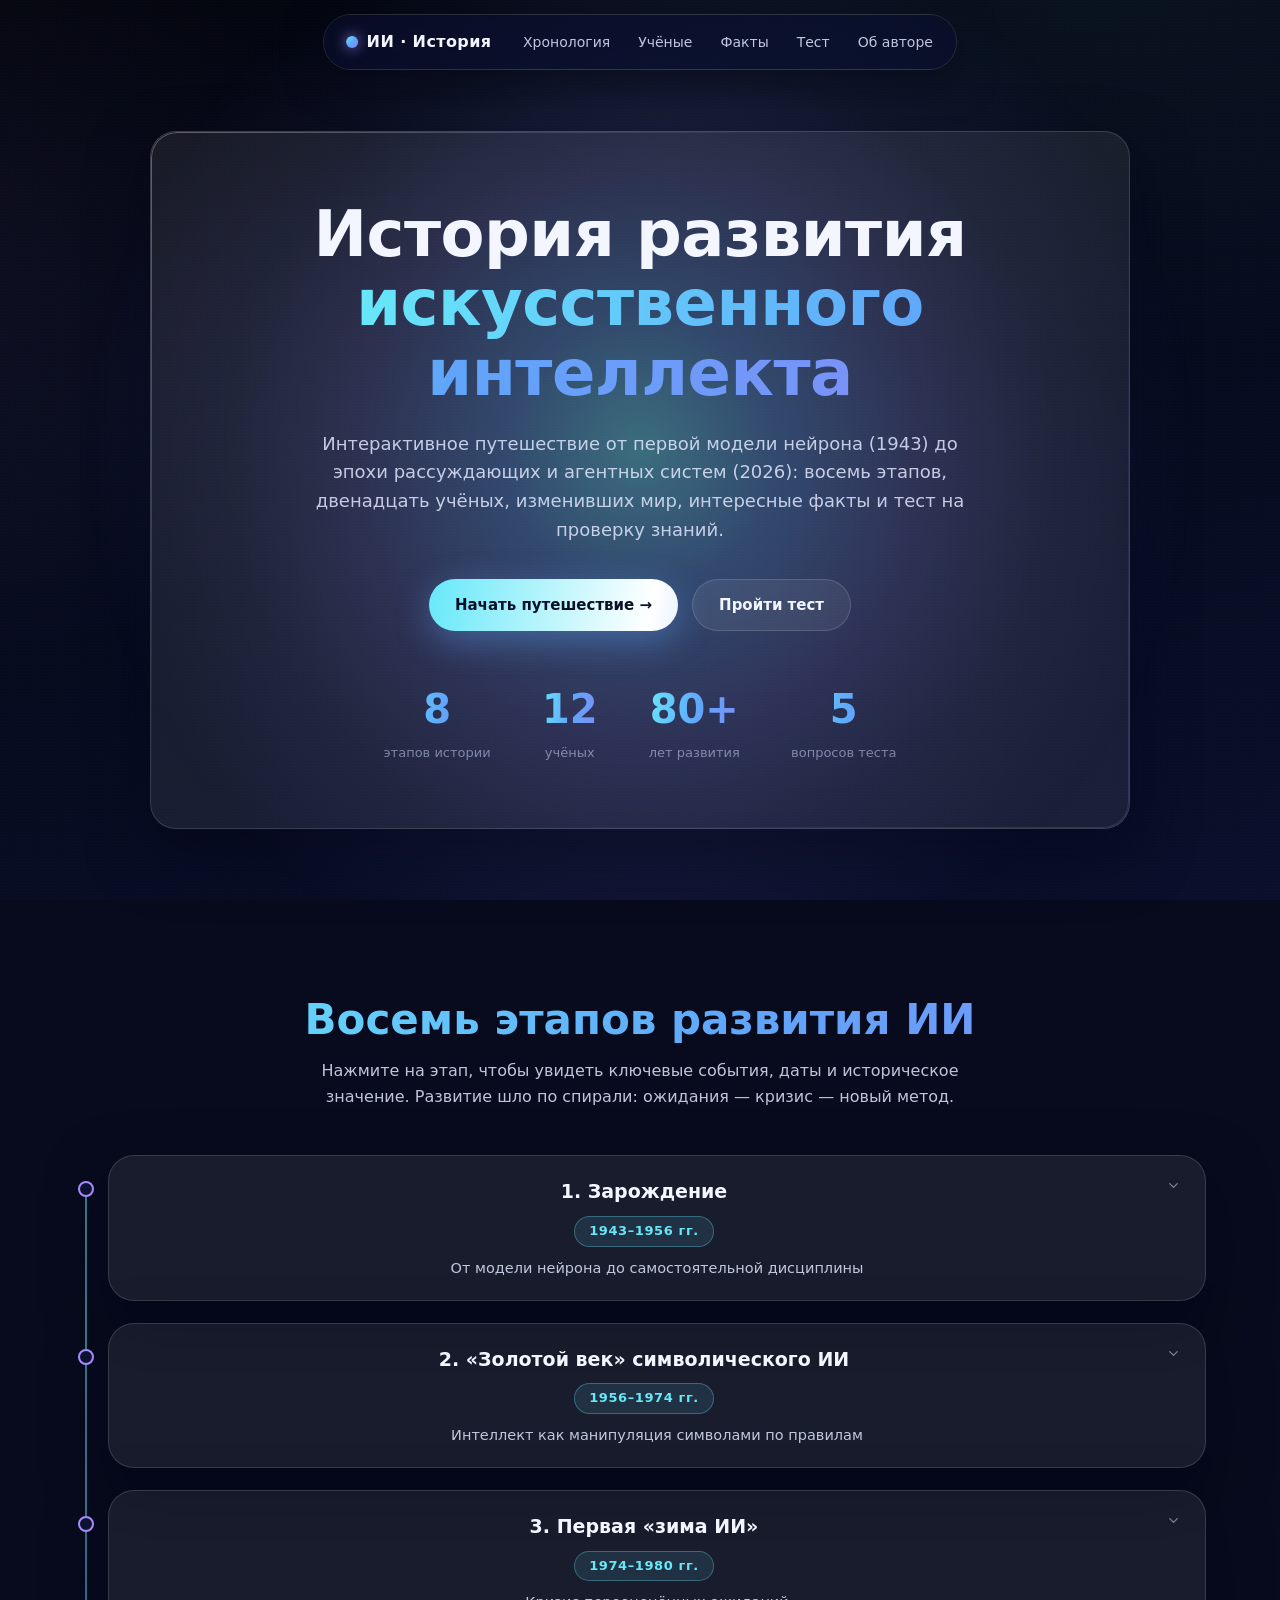
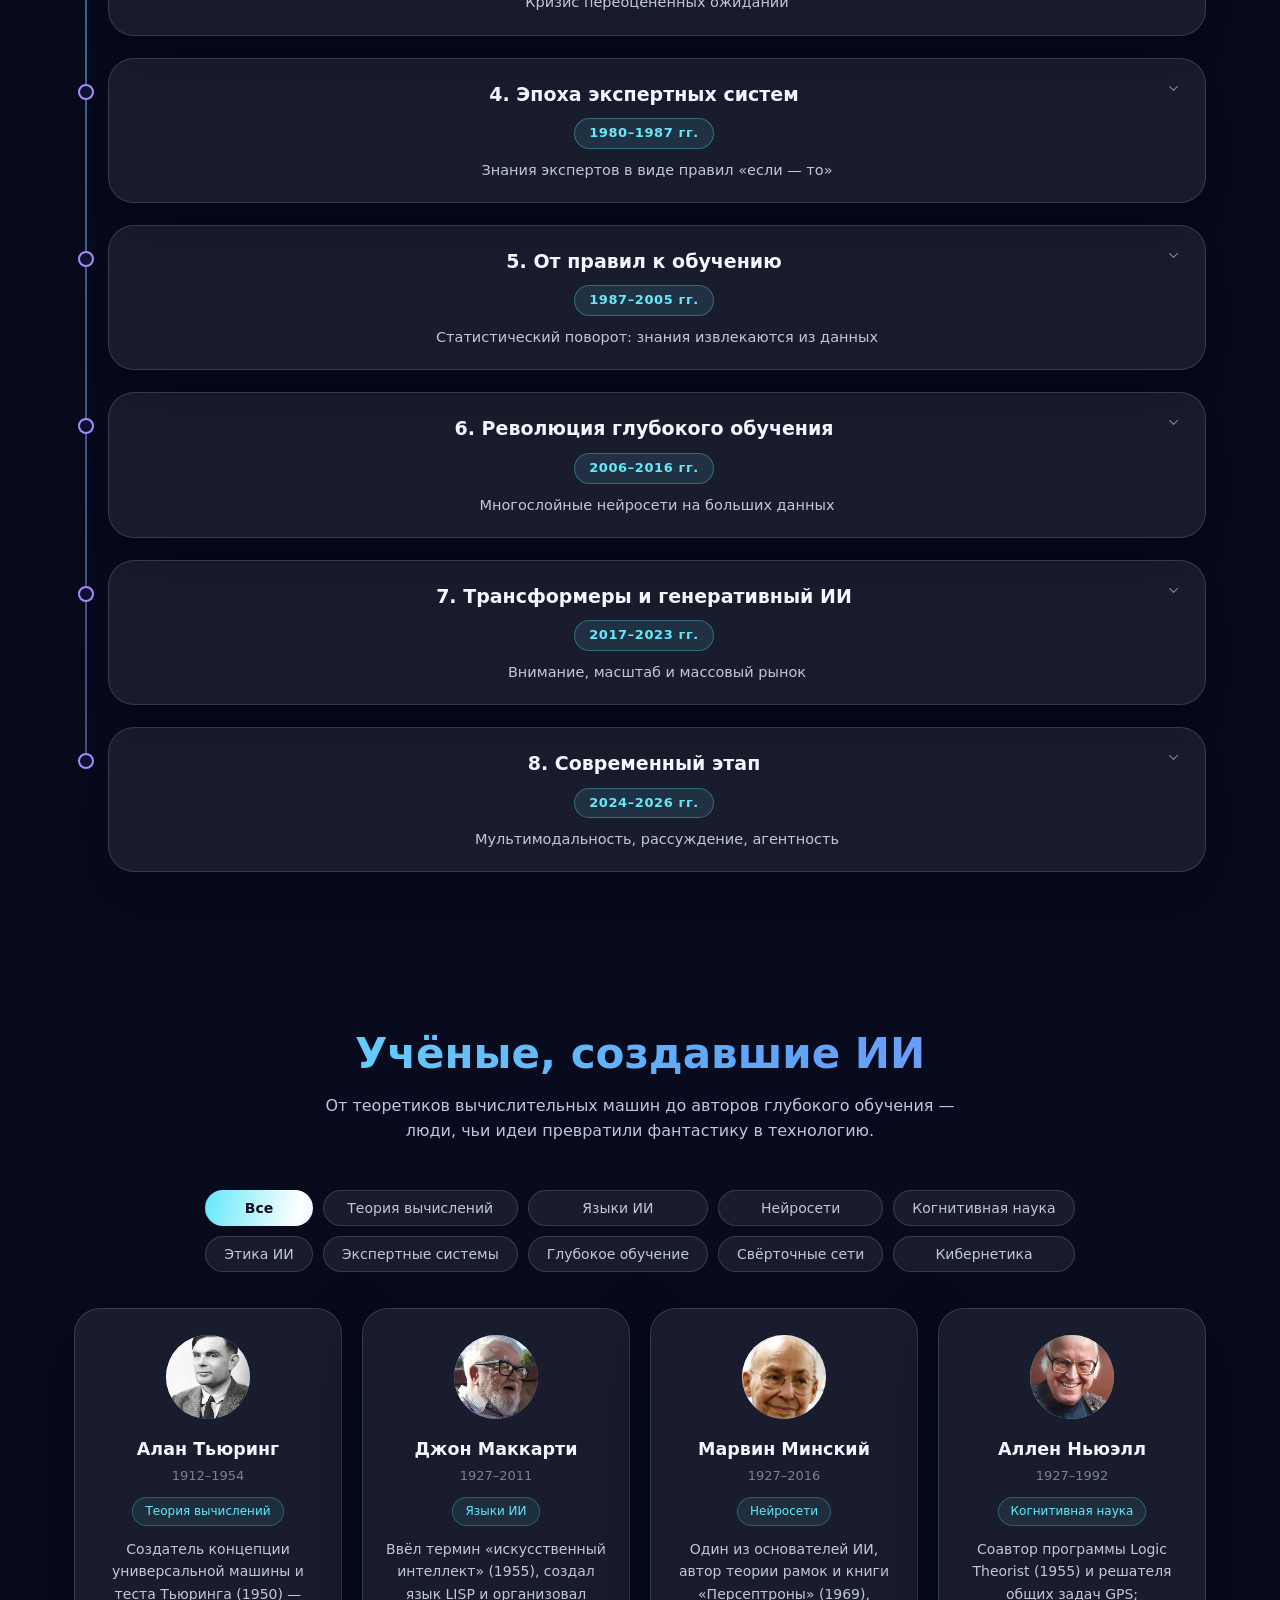
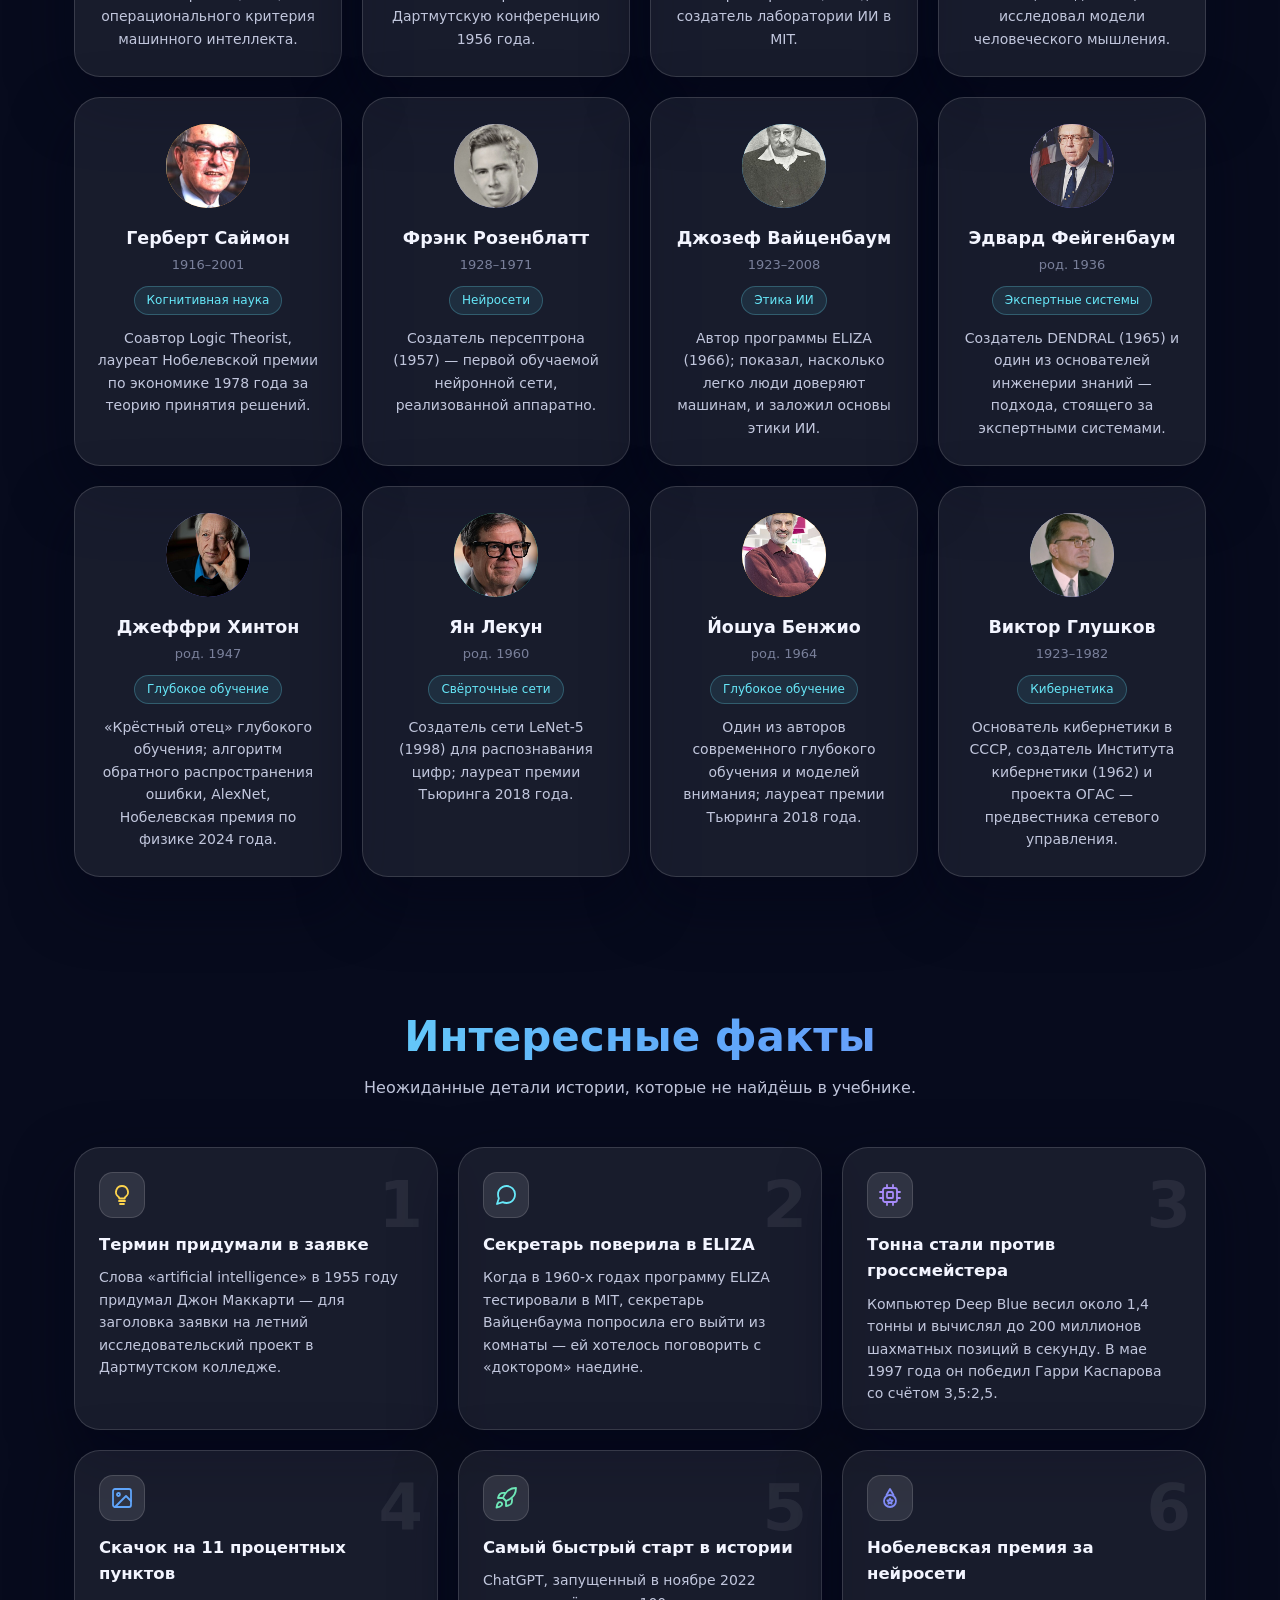
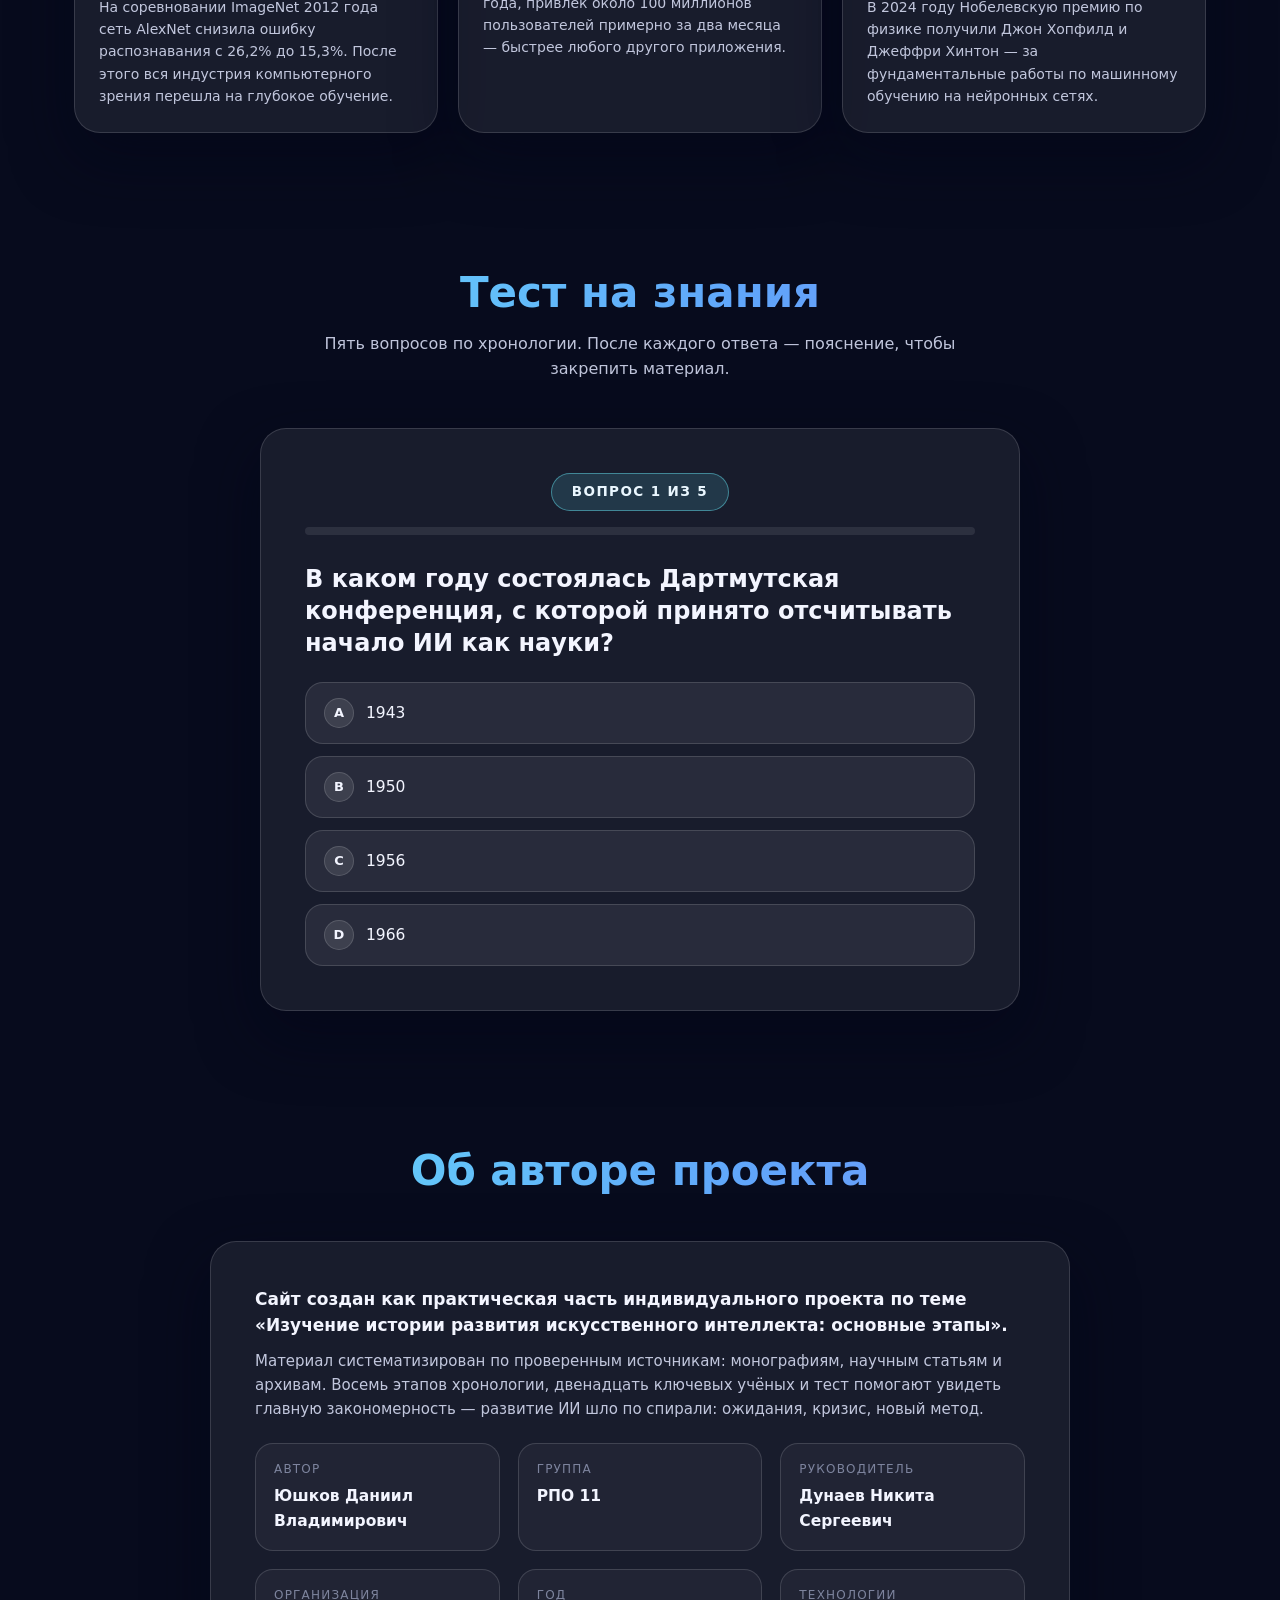
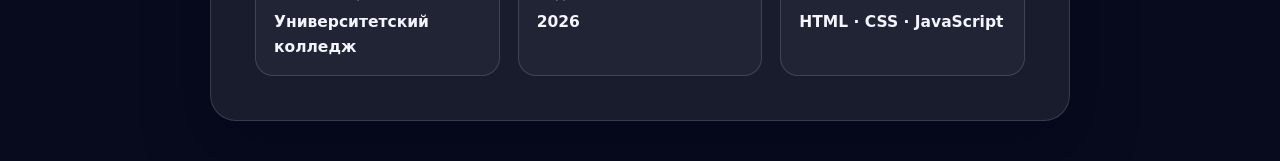
==== history-ai/index.html @ 3f637c15 "Add files via upload" ====
<!DOCTYPE html>
<html lang="ru">
<head>
<meta charset="UTF-8">
<meta name="viewport" content="width=device-width, initial-scale=1.0">
<title>История развития искусственного интеллекта — интерактивный учебный сайт</title>
<link rel="icon" type="image/svg+xml" href="data:image/svg+xml,%3Csvg xmlns='http://www.w3.org/2000/svg' viewBox='0 0 32 32'%3E%3Cdefs%3E%3ClinearGradient id='g' x1='0' y1='0' x2='1' y2='1'%3E%3Cstop offset='0' stop-color='%2367e8f9'/%3E%3Cstop offset='.55' stop-color='%2360a5fa'/%3E%3Cstop offset='1' stop-color='%23818cf8'/%3E%3C/linearGradient%3E%3C/defs%3E%3Ccircle cx='16' cy='16' r='13' fill='url(%23g)'/%3E%3Ccircle cx='16' cy='16' r='5' fill='%230b1026'/%3E%3C/svg%3E">
<style>
:root {
  --bg-0: #070b1d;
  --bg-1: #0d1233;
  --bg-2: #161a4a;
  --ink: #f3f5ff;
  --ink-soft: rgba(226, 232, 255, 0.84);
  --ink-faint: rgba(210, 220, 255, 0.52);
  --glass-bg: rgba(255, 255, 255, 0.07);
  --glass-bg-strong: rgba(255, 255, 255, 0.1);
  --glass-border: rgba(255, 255, 255, 0.14);
  --glass-highlight: rgba(255, 255, 255, 0.32);
  --violet: #a78bfa;
  --cyan: #67e8f9;
  --blue: #60a5fa;
  --indigo: #818cf8;
  --green: #6ee7b7;
  --amber: #fcd34d;
  --red: #fca5a5;
  --grad-main: linear-gradient(135deg, #67e8f9 0%, #60a5fa 52%, #818cf8 100%);
  --radius-lg: 26px;
  --radius-md: 18px;
  --shadow-glass: 0 24px 60px rgba(3, 6, 24, 0.55);
  --font: "Segoe UI", system-ui, -apple-system, "Helvetica Neue", Arial, sans-serif;
}

* { margin: 0; padding: 0; box-sizing: border-box; }
html { scroll-behavior: smooth; }
body {
  font-family: var(--font);
  background: var(--bg-0);
  color: var(--ink);
  overflow-x: hidden;
  line-height: 1.6;
}

/* ---------- Выделение текста ---------- */
::selection { background: rgba(103, 232, 249, 0.35); color: #ffffff; text-shadow: none; }
::-moz-selection { background: rgba(103, 232, 249, 0.35); color: #ffffff; }
.section-title::selection, .hero-title .grad::selection, .stat-num::selection,
.footer .grad::selection, .result-ring span::selection, .nav-brand::selection {
  -webkit-text-fill-color: #ffffff; color: #ffffff;
}
section[id], header[id] { scroll-margin-top: 96px; }

/* ---------- Фон: жидкие градиентные пятна ---------- */
.bg-orbs { position: fixed; inset: 0; z-index: -2; overflow: hidden; background:
  radial-gradient(1100px 760px at 86% -12%, rgba(103, 232, 249, 0.06), transparent 62%),
  radial-gradient(900px 640px at -12% 32%, rgba(167, 139, 250, 0.07), transparent 62%),
  linear-gradient(165deg, #03050e 0%, #060a1a 42%, #0a0f2c 100%);
}
.orb-solo { position: absolute; left: 50%; top: 50%; width: 88vmax; height: 88vmax;
  margin: -44vmax 0 0 -44vmax; border-radius: 50%; pointer-events: none;
  background: radial-gradient(circle at 50% 50%,
    rgba(103, 232, 249, 0.40) 0%,
    rgba(96, 165, 250, 0.32) 17%,
    rgba(129, 140, 248, 0.20) 34%,
    rgba(129, 140, 248, 0.07) 52%,
    rgba(129, 140, 248, 0) 70%);
  transform: translateZ(0) scale(1);
  will-change: transform;
  animation: orb-breath 18s ease-in-out infinite; }

@keyframes orb-breath {
  0%, 100% { transform: translateZ(0) scale(0.82); }
  50% { transform: translateZ(0) scale(1.3); }
}
.grain { position: fixed; inset: 0; z-index: -1; pointer-events: none; opacity: 0.35;
  background-image: radial-gradient(rgba(255,255,255,0.05) 1px, transparent 1px);
  background-size: 3px 3px; }

/* ---------- Навигация ---------- */
.nav { position: fixed; top: 14px; left: 50%; transform: translateX(-50%); z-index: 100;
  display: flex; align-items: center; gap: 6px; padding: 8px 10px;
  background: transparent; border: 1px solid var(--glass-border);
  border-radius: 999px;
  box-shadow: 0 12px 40px rgba(2, 5, 20, 0.5); max-width: calc(100vw - 24px); }
.nav::before { content: ""; position: absolute; inset: 0; border-radius: 999px; background: rgba(10, 15, 45, 0.62);
  backdrop-filter: blur(24px) saturate(160%); -webkit-backdrop-filter: blur(24px) saturate(160%); z-index: 0; pointer-events: none; }
.nav-brand, .nav-links, .nav-burger { position: relative; z-index: 1; }
.nav-brand { display: flex; align-items: center; gap: 9px; font-weight: 700; letter-spacing: 0.4px;
  padding: 6px 12px; color: var(--ink); text-decoration: none; white-space: nowrap; }
.nav-brand .dot { width: 12px; height: 12px; border-radius: 50%; background: var(--grad-main);
  box-shadow: 0 0 14px rgba(167, 139, 250, 0.9); }
.nav-links { display: flex; gap: 2px; flex-wrap: nowrap; position: relative; }
.nav-links a { color: var(--ink-soft); text-decoration: none; font-size: 14px; padding: 7px 13px;
  border-radius: 999px; transition: color 0.28s ease, background-color 0.28s ease; white-space: nowrap; position: relative; z-index: 1; }
.nav-links a:hover { color: var(--ink); background: var(--glass-bg-strong); }
.nav-links a.active { color: #0b1026; background: transparent; font-weight: 600; }
.nav-indicator { position: absolute; top: 0; left: 0; height: 100%; width: 0; border-radius: 999px;
  background: linear-gradient(135deg, #a5f3fc, #c4b5fd); opacity: 0; pointer-events: none; z-index: 0;
  transition: transform 0.24s cubic-bezier(0.22, 1, 0.36, 1), width 0.24s cubic-bezier(0.22, 1, 0.36, 1), opacity 0.2s ease; }
.nav-burger { display: none; }

/* ---------- Общие элементы ---------- */
.glass { background: var(--glass-bg); border: 1px solid var(--glass-border);
  border-radius: var(--radius-lg); box-shadow: var(--shadow-glass); }
.section { padding: 96px 24px 40px; max-width: 1180px; margin: 0 auto; }
.section-head { text-align: center; margin-bottom: 46px; }

.section-title { font-size: clamp(28px, 4vw, 42px); font-weight: 800; line-height: 1.15;
  background: var(--grad-main); -webkit-background-clip: text; background-clip: text; color: transparent; }
.section-sub { color: var(--ink-soft); max-width: 640px; margin: 14px auto 0; font-size: 16px; }
.reveal { opacity: 0; transform: translateY(34px); transition: opacity 0.8s ease, transform 0.8s cubic-bezier(0.22, 1, 0.36, 1); }
.reveal.visible { opacity: 1; transform: translateY(0); }

/* ---------- Hero ---------- */
.hero { min-height: 100svh; display: flex; align-items: center; justify-content: center;
  padding: 120px 24px 60px; position: relative; }
.hero-card { padding: clamp(28px, 5vw, 64px); max-width: 980px; text-align: center; position: relative; overflow: hidden; }
.hero-card::before { content: ""; position: absolute; inset: 0; border-radius: var(--radius-lg);
  padding: 1px; background: linear-gradient(135deg, var(--glass-highlight), transparent 40%, transparent 60%, rgba(129, 140, 248, 0.22));
  -webkit-mask: linear-gradient(#fff 0 0) content-box, linear-gradient(#fff 0 0); -webkit-mask-composite: xor; mask-composite: exclude;
  pointer-events: none; }
.hero-title { font-size: clamp(34px, 6vw, 64px); font-weight: 900; line-height: 1.08; letter-spacing: -0.5px; margin-top: 4px; }
.hero-title .grad { background: var(--grad-main); -webkit-background-clip: text; background-clip: text; color: transparent; }
.hero-text { color: var(--ink-soft); font-size: clamp(15px, 2vw, 18px); max-width: 680px; margin: 22px auto 0; }
.hero-actions { display: flex; gap: 14px; justify-content: center; flex-wrap: wrap; margin-top: 34px; }
.btn { display: inline-flex; align-items: center; gap: 9px; padding: 13px 26px; border-radius: 999px;
  font-size: 15px; font-weight: 600; text-decoration: none; cursor: pointer; border: none;
  transition: transform 0.25s ease, box-shadow 0.25s ease; font-family: var(--font); }
.btn:active { transform: scale(0.97); }
.btn-primary { color: #0b1026; background: linear-gradient(135deg, #a5f3fc, #c7d2fe 55%, #a5b4fc);
  box-shadow: 0 10px 34px rgba(96, 165, 250, 0.38); }
.btn-primary:hover { transform: translateY(-3px); box-shadow: 0 14px 44px rgba(129, 140, 248, 0.5); }
.btn-ghost { color: var(--ink); background: var(--glass-bg); border: 1px solid var(--glass-border); }
.btn-ghost:hover { background: var(--glass-bg-strong); transform: translateY(-3px); }
.hero-stats { display: flex; justify-content: center; gap: clamp(18px, 4vw, 54px); margin-top: 46px; flex-wrap: wrap; }
.stat { text-align: center; }
.stat-num { font-size: clamp(26px, 3.4vw, 40px); font-weight: 800;
  background: var(--grad-main); -webkit-background-clip: text; background-clip: text; color: transparent; }
.stat-label { font-size: 13px; color: var(--ink-faint); margin-top: 2px; }
/* ---------- Хронология ---------- */
.timeline { position: relative; padding-left: 34px; --tl-start: 34px; --tl-end: 100%; }
.timeline::before { content: ""; position: absolute; left: 11px; top: var(--tl-start); height: calc(var(--tl-end) - var(--tl-start)); width: 2px;
  background: linear-gradient(180deg, var(--cyan), var(--indigo)); border-radius: 2px; opacity: 0.55; }
.tl-progress { position: absolute; left: 11px; top: var(--tl-start); width: 2px; height: 0;
  background: linear-gradient(180deg, #a5f3fc, #c7d2fe); border-radius: 2px; box-shadow: 0 0 12px rgba(165, 243, 252, 0.8);
  transition: height 0.2s linear; }
.tl-item { position: relative; margin-bottom: 22px; }
.tl-node { position: absolute; left: -30px; top: 26px; width: 16px; height: 16px; border-radius: 50%;
  background: var(--bg-1); border: 2px solid var(--violet); transition: all 0.3s ease; z-index: 2; }
.tl-item.active .tl-node { background: linear-gradient(135deg, #a5f3fc, #d8b4fe); border-color: #fff;
  box-shadow: 0 0 0 6px rgba(167, 139, 250, 0.22), 0 0 18px rgba(165, 243, 252, 0.9); transform: scale(1.15); }
.tl-node::after { content: ""; position: absolute; inset: -5px; border-radius: 50%;
  border: 1px solid rgba(165, 243, 252, 0.75); opacity: 0; pointer-events: none; }
.tl-item.active .tl-node::after { animation: node-ping 1.9s cubic-bezier(0.22, 1, 0.36, 1) infinite; }
@keyframes node-ping { 0% { transform: scale(0.55); opacity: 0.9; } 80%, 100% { transform: scale(1.55); opacity: 0; } }
.tl-card { padding: 20px 24px; cursor: pointer; transition: transform 0.3s ease, background 0.3s ease, border-color 0.3s ease; }
.tl-card:hover { transform: translateX(6px); background: var(--glass-bg-strong); border-color: rgba(255, 255, 255, 0.24); }
.tl-item.active .tl-card { background: var(--glass-bg-strong); border-color: rgba(196, 181, 253, 0.5); }
.tl-head { display: flex; flex-direction: column; align-items: center; text-align: center; gap: 9px; position: relative; padding-right: 26px; }
.tl-name { font-size: 19px; font-weight: 700; }
.tl-years { font-size: 13px; font-weight: 700; color: var(--cyan); letter-spacing: 0.6px; white-space: nowrap;
  padding: 4px 14px; border-radius: 999px; background: rgba(103, 232, 249, 0.1); border: 1px solid rgba(103, 232, 249, 0.32); }
.tl-tagline { color: var(--ink-soft); font-size: 14.5px; margin-top: 10px; text-align: center; }
.tl-toggle { position: absolute; right: 0; top: 2px; color: var(--ink-faint); font-size: 13px; transition: transform 0.3s ease; }
.tl-toggle svg { width: 15px; height: 15px; display: block; }
.tl-item.active .tl-toggle { transform: rotate(180deg); color: var(--cyan); }
.tl-details { max-height: 0; overflow: hidden; transition: max-height 0.5s cubic-bezier(0.22, 1, 0.36, 1); }
.tl-item.active .tl-details { max-height: 900px; }
.tl-details-inner { padding-top: 16px; margin-top: 14px; border-top: 1px dashed rgba(255, 255, 255, 0.16); }
.tl-events { list-style: none; display: grid; gap: 9px; }
.tl-events li { display: flex; gap: 12px; font-size: 14.5px; color: var(--ink-soft); align-items: flex-start; }
.tl-events .yr { flex: 0 0 58px; font-weight: 700; color: var(--violet); font-size: 13.5px; padding-top: 1px; }
.tl-meaning { margin-top: 16px; font-size: 14.5px; color: var(--ink); text-align: center;
  background: linear-gradient(135deg, rgba(103, 232, 249, 0.12), rgba(129, 140, 248, 0.1));
  border: 1px solid rgba(103, 232, 249, 0.3); border-radius: var(--radius-md); padding: 14px 18px; }
.tl-meaning b { color: var(--cyan); display: block; font-size: 11.5px; letter-spacing: 1.6px; text-transform: uppercase; margin-bottom: 5px; }

/* ---------- Учёные ---------- */
.filters { display: grid; grid-template-columns: repeat(5, max-content); justify-content: center; gap: 10px; margin: 0 auto 36px; }
.chip { padding: 9px 18px; border-radius: 999px; font-size: 14px; color: var(--ink-soft); cursor: pointer;
  background: var(--glass-bg); border: 1px solid var(--glass-border); transition: all 0.25s ease; font-family: var(--font); }
.chip:hover { color: var(--ink); background: var(--glass-bg-strong); }
.chip.active { color: #0b1026; background: linear-gradient(135deg, #a5f3fc, #d8b4fe); border-color: transparent; font-weight: 700; }
.scientists { display: grid; grid-template-columns: repeat(auto-fill, minmax(255px, 1fr)); gap: 20px; }
.scientist { padding: 26px 22px; text-align: center; will-change: transform; backface-visibility: hidden;
  transition: transform 0.35s ease, box-shadow 0.35s ease, opacity 0.35s ease; }
.scientist:hover { transform: translateY(-8px); box-shadow: 0 30px 70px rgba(103, 232, 249, 0.16); }
.avatar { width: 84px; height: 84px; margin: 0 auto 16px; border-radius: 50%; display: flex; align-items: center;
  justify-content: center; font-size: 26px; font-weight: 800; color: #0b1026; position: relative; }

.avatar img { position: absolute; inset: 0; width: 100%; height: 100%; object-fit: cover; border-radius: 50%; z-index: 1;
  will-change: transform; backface-visibility: hidden;
  transition: transform 0.4s cubic-bezier(0.22, 1, 0.36, 1); }
.scientist:hover .avatar img { transform: scale(1.06); }
.av-1 { background: linear-gradient(135deg, #67e8f9, #3b82f6); }
.av-2 { background: linear-gradient(135deg, #a78bfa, #6366f1); }
.av-3 { background: linear-gradient(135deg, #a5b4fc, #4f46e5); }
.av-4 { background: linear-gradient(135deg, #6ee7b7, #22d3ee); }
.av-5 { background: linear-gradient(135deg, #fcd34d, #fb923c); }
.av-6 { background: linear-gradient(135deg, #c7d2fe, #818cf8); }
.sci-name { font-size: 17.5px; font-weight: 700; }
.sci-years { font-size: 13px; color: var(--ink-faint); margin-top: 3px; }
.sci-field { display: inline-block; font-size: 12px; color: var(--cyan); margin-top: 10px;
  padding: 4px 12px; border-radius: 999px; background: rgba(103, 232, 249, 0.09); border: 1px solid rgba(103, 232, 249, 0.25); }
.sci-desc { font-size: 14px; color: var(--ink-soft); margin-top: 12px; }
.scientist.hidden { display: none; }

/* ---------- Факты ---------- */
.facts { display: grid; grid-template-columns: repeat(auto-fill, minmax(300px, 1fr)); gap: 20px; }
.fact { padding: 24px; position: relative; overflow: hidden; transition: transform 0.3s ease, border-color 0.3s ease; }
.fact:hover { transform: translateY(-6px) rotate(-0.4deg); border-color: rgba(196, 181, 253, 0.45); }
.fact-icon { width: 46px; height: 46px; border-radius: 14px; display: flex; align-items: center; justify-content: center;
  margin-bottom: 14px; background: var(--glass-bg-strong); border: 1px solid var(--glass-border);
  color: var(--cyan); transition: transform 0.35s cubic-bezier(0.22, 1, 0.36, 1), border-color 0.35s ease, box-shadow 0.35s ease; }
.fact-icon svg { width: 24px; height: 24px; display: block; }
.fact:hover .fact-icon { transform: scale(1.1) rotate(-5deg); border-color: rgba(255, 255, 255, 0.26);
  box-shadow: 0 0 22px rgba(103, 232, 249, 0.22); }
.fact-title { font-size: 16.5px; font-weight: 700; margin-bottom: 8px; }
.fact-text { font-size: 14px; color: var(--ink-soft); }
.fact-num { position: absolute; right: 14px; top: 6px; font-size: 64px; font-weight: 900; opacity: 0.07; pointer-events: none; }

/* ---------- Тест ---------- */
.quiz { max-width: 760px; margin: 0 auto; padding: clamp(24px, 4vw, 44px); }
.quiz-head { display: flex; justify-content: center; align-items: center; margin-bottom: 16px; }
.quiz-step { font-size: 13.5px; font-weight: 700; color: #eaf7ff; letter-spacing: 1.4px; text-transform: uppercase;
  padding: 7px 20px; border-radius: 999px; background: rgba(103, 232, 249, 0.14); border: 1px solid rgba(103, 232, 249, 0.45); }
.quiz-bar { height: 8px; border-radius: 999px; background: rgba(255, 255, 255, 0.09); overflow: hidden; margin-bottom: 28px; }
.quiz-bar-fill { height: 100%; width: 0; border-radius: 999px; background: var(--grad-main); transition: width 0.5s ease; }
.quiz-question { font-size: clamp(19px, 2.6vw, 24px); font-weight: 700; line-height: 1.35; margin-bottom: 22px; }
.quiz-options { display: grid; gap: 12px; }
.option { text-align: left; padding: 15px 18px; border-radius: var(--radius-md); font-size: 15.5px; cursor: pointer;
  color: var(--ink); background: var(--glass-bg); border: 1px solid var(--glass-border);
  transition: all 0.25s ease; font-family: var(--font); display: flex; align-items: center; gap: 12px; }
.option:hover:not(:disabled) { background: var(--glass-bg-strong); border-color: rgba(196, 181, 253, 0.5); transform: translateX(5px); }
.option .letter { flex: 0 0 30px; height: 30px; border-radius: 50%; display: flex; align-items: center; justify-content: center;
  font-size: 13px; font-weight: 700; background: rgba(255, 255, 255, 0.1); border: 1px solid var(--glass-border); }
.option.correct { background: rgba(110, 231, 183, 0.14); border-color: rgba(110, 231, 183, 0.6); }
.option.correct .letter { background: var(--green); color: #06251a; border-color: transparent; }
.option.wrong { background: rgba(252, 165, 165, 0.12); border-color: rgba(252, 165, 165, 0.55); }
.option.wrong .letter { background: var(--red); color: #450a0a; border-color: transparent; }
.option:disabled { cursor: default; opacity: 0.85; }
.quiz-explain { margin-top: 18px; padding: 14px 16px; border-radius: var(--radius-md); font-size: 14.5px;
  color: var(--ink-soft); background: rgba(103, 232, 249, 0.06); border-left: 3px solid var(--cyan); display: none; }
.quiz-explain.show { display: block; animation: fade-up 0.4s ease; }
/* Анимация смены вопросов */
#quizPlay.q-anim .quiz-question { animation: q-in 0.45s cubic-bezier(0.22, 1, 0.36, 1) backwards; }
#quizPlay.q-anim .quiz-options .option { animation: q-in 0.45s cubic-bezier(0.22, 1, 0.36, 1) backwards; }
#quizPlay.q-anim .quiz-options .option:nth-child(2) { animation-delay: 0.06s; }
#quizPlay.q-anim .quiz-options .option:nth-child(3) { animation-delay: 0.12s; }
#quizPlay.q-anim .quiz-options .option:nth-child(4) { animation-delay: 0.18s; }
@keyframes q-in { from { opacity: 0; transform: translateY(14px); } to { opacity: 1; transform: none; } }
.quiz-next { margin-top: 20px; display: none; }
.quiz-next.show { display: inline-flex; animation: fade-up 0.4s ease; }
@keyframes fade-up { from { opacity: 0; transform: translateY(10px); } to { opacity: 1; transform: translateY(0); } }
.quiz-result { text-align: center; display: none; }
.quiz-result.show { display: block; animation: fade-up 0.5s ease; }
.result-ring { width: 150px; height: 150px; margin: 0 auto 20px; border-radius: 50%; display: flex; align-items: center;
  justify-content: center; font-size: 40px; font-weight: 900; position: relative;
  background: conic-gradient(#67e8f9 var(--pct, 0%), rgba(255, 255, 255, 0.08) 0); }
.result-ring::before { content: ""; position: absolute; inset: 10px; border-radius: 50%; background: #0d1233; }
.result-ring span { position: relative; background: var(--grad-main); -webkit-background-clip: text; background-clip: text; color: transparent; }
.result-title { font-size: 24px; font-weight: 800; margin-bottom: 10px; }
.result-text { color: var(--ink-soft); font-size: 15px; max-width: 480px; margin: 0 auto 24px; }

/* ---------- Об авторе ---------- */
.about { max-width: 860px; margin: 0 auto; padding: clamp(26px, 4vw, 44px); }
.about-lead { font-size: 17px; font-weight: 600; line-height: 1.55; }
.about-text { color: var(--ink-soft); font-size: 15px; margin-top: 10px; }
.about-grid { display: grid; grid-template-columns: repeat(auto-fit, minmax(220px, 1fr)); gap: 18px; margin-top: 22px; }
.about-item { padding: 16px 18px; border-radius: var(--radius-md); background: rgba(255, 255, 255, 0.04); border: 1px solid var(--glass-border); }
.about-item .k { font-size: 12px; color: var(--ink-faint); text-transform: uppercase; letter-spacing: 1.2px; margin-bottom: 5px; }
.about-item .v { font-size: 15.5px; font-weight: 600; }

/* ---------- Адаптив ---------- */
@media (max-width: 760px) {
  .filters { grid-template-columns: repeat(2, max-content); }
  .nav { top: 10px; }
  .nav-links { display: none; position: absolute; top: calc(100% + 10px); left: 0; right: 0;
    background: rgba(13, 18, 51, 0.98); border: 1px solid var(--glass-border); border-radius: 20px;
    padding: 10px; flex-direction: column; }
  .nav.open .nav-links { display: flex; }
  .nav-indicator { display: none; }
  .nav-links a.active { background: linear-gradient(135deg, #a5f3fc, #c4b5fd); }
  .nav-burger { display: flex; flex-direction: column; gap: 5px; background: none; border: none; cursor: pointer; padding: 10px; }
  .nav-burger span { width: 22px; height: 2px; background: var(--ink); border-radius: 2px; }
  .section { padding: 72px 18px 30px; }
  .timeline { padding-left: 28px; }
  .tl-node { left: -24px; }
  .hero-stats { display: grid; grid-template-columns: repeat(2, auto); gap: 16px 34px; justify-content: center; }
}

@media (prefers-reduced-motion: reduce) {
  *, *::before, *::after { animation-duration: 0.01ms !important; animation-iteration-count: 1 !important; transition-duration: 0.01ms !important; }
  html { scroll-behavior: auto !important; }
}
/* === переливающийся градиент: заголовки === */
.grad,
.hero-title .grad,
.section-title,
.stat-num {
  background: linear-gradient(100deg,
    #67e8f9 0%, #60a5fa 20%, #818cf8 38%,
    #ffffff 50%, #818cf8 62%, #60a5fa 80%, #67e8f9 100%);
  background-size: 300% 100%;
  -webkit-background-clip: text;
  background-clip: text;
  color: transparent;
  animation: grad-shine 12s linear infinite;
}

/* === переливающийся градиент: кнопки и активные плашки === */
.btn-primary,
.chip.active,
.nav-indicator {
  background: linear-gradient(100deg,
    #67e8f9 0%, #ffffff 30%, #60a5fa 64%, #67e8f9 100%);
  background-size: 300% 100%;
  animation: grad-shine 12s linear infinite;
}

@keyframes grad-shine {
  from { background-position: 0% 50%; }
  to   { background-position: 300% 50%; }
}

/* кнопка «Следующий вопрос» — по центру */
.quiz-next.show {
  display: flex;
  width: max-content;
  margin: 22px auto 0;
  animation: fade-up 0.4s ease;
}
/* навигация переходит в бургер раньше, чтобы ссылки не переносились */
@media (max-width: 900px) {
  .nav-links { display: none; position: absolute; top: calc(100% + 10px); left: 0; right: 0;
    background: rgba(13, 18, 51, 0.98); border: 1px solid var(--glass-border); border-radius: 20px;
    padding: 10px; flex-direction: column; }
  .nav.open .nav-links { display: flex; }
  .nav-indicator { display: none; }
  .nav-links a.active { background: linear-gradient(135deg, #a5f3fc, #c4b5fd); }
  .nav-burger { display: flex; flex-direction: column; gap: 5px; background: none; border: none; cursor: pointer; padding: 10px; }
  .nav-burger span { width: 22px; height: 2px; background: var(--ink); border-radius: 2px; }
}
</style>
</head>
<body>

<div class="bg-orbs">
  <div class="orb-solo"></div>
</div>
</div>
<div class="grain"></div>

<nav class="nav" id="nav">
  <a class="nav-brand" href="#hero"><span class="dot"></span>ИИ · История</a>
  <div class="nav-links" id="navLinks">
    <span class="nav-indicator" id="navIndicator"></span>
    <a href="#timeline">Хронология</a>
    <a href="#scientists">Учёные</a>
    <a href="#facts">Факты</a>
    <a href="#quiz">Тест</a>
    <a href="#about">Об авторе</a>
  </div>
  <button class="nav-burger" id="burger" aria-label="Меню"><span></span><span></span><span></span></button>
</nav>

<!-- HERO -->
<header class="hero" id="hero">
  <div class="hero-card glass">
    <h1 class="hero-title">История развития<br><span class="grad">искусственного интеллекта</span></h1>
    <p class="hero-text">Интерактивное путешествие от первой модели нейрона (1943) до эпохи рассуждающих и агентных систем (2026): восемь этапов, двенадцать учёных, изменивших мир, интересные факты и тест на проверку знаний.</p>
    <div class="hero-actions">
      <a class="btn btn-primary" href="#timeline">Начать путешествие →</a>
      <a class="btn btn-ghost" href="#quiz">Пройти тест</a>
    </div>
    <div class="hero-stats">
      <div class="stat"><div class="stat-num" data-count="8">0</div><div class="stat-label">этапов истории</div></div>
      <div class="stat"><div class="stat-num" data-count="12">0</div><div class="stat-label">учёных</div></div>
      <div class="stat"><div class="stat-num" data-count="80" data-suffix="+">0</div><div class="stat-label">лет развития</div></div>
      <div class="stat"><div class="stat-num" data-count="5">0</div><div class="stat-label">вопросов теста</div></div>
    </div>
  </div>
</header>

<!-- TIMELINE -->
<section class="section" id="timeline">
  <div class="section-head reveal">
    <h2 class="section-title">Восемь этапов развития ИИ</h2>
    <p class="section-sub">Нажмите на этап, чтобы увидеть ключевые события, даты и историческое значение. Развитие шло по спирали: ожидания — кризис — новый метод.</p>
  </div>
  <div class="timeline" id="timelineList">
    <div class="tl-progress" id="tlProgress"></div>
  </div>
</section>

<!-- SCIENTISTS -->
<section class="section" id="scientists">
  <div class="section-head reveal">
    <h2 class="section-title">Учёные, создавшие ИИ</h2>
    <p class="section-sub">От теоретиков вычислительных машин до авторов глубокого обучения — люди, чьи идеи превратили фантастику в технологию.</p>
  </div>
  <div class="filters reveal" id="sciFilters"></div>
  <div class="scientists" id="sciGrid"></div>
</section>

<!-- FACTS -->
<section class="section" id="facts">
  <div class="section-head reveal">
    <h2 class="section-title">Интересные факты</h2>
    <p class="section-sub">Неожиданные детали истории, которые не найдёшь в учебнике.</p>
  </div>
  <div class="facts" id="factsGrid"></div>
</section>

<!-- QUIZ -->
<section class="section" id="quiz">
  <div class="section-head reveal">
    <h2 class="section-title">Тест на знания</h2>
    <p class="section-sub">Пять вопросов по хронологии. После каждого ответа — пояснение, чтобы закрепить материал.</p>
  </div>
  <div class="quiz glass reveal" id="quizBox">
    <div id="quizPlay">
      <div class="quiz-head">
        <span class="quiz-step" id="quizStep">Вопрос 1 из 5</span>
      </div>
      <div class="quiz-bar"><div class="quiz-bar-fill" id="quizBarFill"></div></div>
      <div class="quiz-question" id="quizQuestion"></div>
      <div class="quiz-options" id="quizOptions"></div>
      <div class="quiz-explain" id="quizExplain"></div>
      <button class="btn btn-primary quiz-next" id="quizNext">Следующий вопрос →</button>
    </div>
    <div class="quiz-result" id="quizResult">
      <div class="result-ring" id="resultRing"><span id="resultScore">0/5</span></div>
      <div class="result-title" id="resultTitle"></div>
      <p class="result-text" id="resultText"></p>
      <button class="btn btn-ghost" id="quizRestart">↻ Пройти заново</button>
    </div>
  </div>
</section>

<!-- ABOUT -->
<section class="section" id="about">
  <div class="section-head reveal">
    <h2 class="section-title">Об авторе проекта</h2>
  </div>
  <div class="about glass reveal">
    <p class="about-lead">Сайт создан как практическая часть индивидуального проекта по теме «Изучение истории развития искусственного интеллекта: основные этапы».</p>
    <p class="about-text">Материал систематизирован по проверенным источникам: монографиям, научным статьям и архивам. Восемь этапов хронологии, двенадцать ключевых учёных и тест помогают увидеть главную закономерность — развитие ИИ шло по спирали: ожидания, кризис, новый метод.</p>
    <div class="about-grid">
      <div class="about-item"><div class="k">Автор</div><div class="v">Юшков Даниил Владимирович</div></div>
      <div class="about-item"><div class="k">Группа</div><div class="v">РПО 11</div></div>
      <div class="about-item"><div class="k">Руководитель</div><div class="v">Дунаев Никита Сергеевич</div></div>
      <div class="about-item"><div class="k">Организация</div><div class="v">Университетский колледж</div></div>
      <div class="about-item"><div class="k">Год</div><div class="v">2026</div></div>
      <div class="about-item"><div class="k">Технологии</div><div class="v">HTML · CSS · JavaScript</div></div>
    </div>
  </div>
</section>

<script>
(function () {
  "use strict";

  /* ================= ДАННЫЕ ================= */
  var STAGES = [
    {
      years: "1943–1956", name: "Зарождение", tagline: "От модели нейрона до самостоятельной дисциплины",
      events: [
        ["1943", "Маккаллок и Питтс создают математическую модель искусственного нейрона"],
        ["1950", "Статья Алана Тьюринга «Вычислительные машины и интеллект» и тест Тьюринга"],
        ["1955", "Программа Logic Theorist Ньюэлла и Саймона доказывает теоремы математики"],
        ["1956", "Дартмутская конференция: в обиход входит термин «искусственный интеллект»"]
      ],
      meaning: "Появление термина и выделение ИИ в самостоятельную науку на стыке кибернетики, логики и вычислительной техники."
    },
    {
      years: "1956–1974", name: "«Золотой век» символического ИИ", tagline: "Интеллект как манипуляция символами по правилам",
      events: [
        ["1957", "Фрэнк Розенблатт создаёт персептрон — первую обучаемую нейросеть"],
        ["1958", "Джон Маккарти разрабатывает язык LISP"],
        ["1966", "Программа ELIZA Вайценбаума имитирует диалог с психотерапевтом"],
        ["1965", "DENDRAL — первая экспертная система (химический анализ)"],
        ["1970-е", "Система MYCIN диагностирует инфекции и подбирает антибиотики"]
      ],
      meaning: "Первые рабочие программы ИИ — и одновременно завышенные ожидания, которые не смогли оправдать технологии."
    },
    {
      years: "1974–1980", name: "Первая «зима ИИ»", tagline: "Кризис переоценённых ожиданий",
      events: [
        ["1973", "Отчёт профессора Лайтхилла: исследования ИИ не оправдали надежд"],
        ["1974", "Великобритания практически прекращает финансирование ИИ"],
        ["1970-е", "DARPA существенно сокращает поддержку исследований в США"]
      ],
      meaning: "Урок этапа: возможности технологий должны соответствовать заявленным целям, иначе доверие инвесторов теряется."
    },
    {
      years: "1980–1987", name: "Эпоха экспертных систем", tagline: "Знания экспертов в виде правил «если — то»",
      events: [
        ["1980", "Система XCON (R1) компании DEC экономит десятки миллионов долларов в год"],
        ["1982", "Япония запускает программу «Пятого поколения» вычислительных систем"],
        ["1980-е", "Расцвет рынка LISP-машин и массовое внедрение экспертных систем"]
      ],
      meaning: "Первый коммерческий успех ИИ; к 1987 году дороговизна сопровождения привела ко второй «зиме»."
    },
    {
      years: "1987–2005", name: "От правил к обучению", tagline: "Статистический поворот: знания извлекаются из данных",
      events: [
        ["1986", "Популяризация алгоритма обратного распространения ошибки (Румельхарт, Хинтон, Уильямс)"],
        ["1995", "Метод опорных векторов (В. Вапник, К. Кортес)"],
        ["1997", "Deep Blue побеждает Гарри Каспарова в шахматном матче"],
        ["1997", "Архитектура LSTM (Хохрайтер, Шмидхубер)"],
        ["1998", "Свёрточная сеть LeNet-5 распознаёт рукописные цифры"]
      ],
      meaning: "Переход от жёстких правил к обучению на данных и первые промышленные внедрения."
    },
    {
      years: "2006–2016", name: "Революция глубокого обучения", tagline: "Многослойные нейросети на больших данных",
      events: [
        ["2006", "Метод послойного предобучения глубоких сетей (группа Д. Хинтона)"],
        ["2012", "AlexNet выигрывает соревнование ImageNet с ошибкой 15,3% против 26,2%"],
        ["2014", "Генеративно-состязательные сети (GAN) Иэна Гудфелло"],
        ["2016", "AlphaGo побеждает чемпиона мира по игре го Ли Седола 4:1"]
      ],
      meaning: "Глубокое обучение становится стандартом в компьютерном зрении, речи и переводе."
    },
    {
      years: "2017–2023", name: "Трансформеры и генеративный ИИ", tagline: "Внимание, масштаб и массовый рынок",
      events: [
        ["2017", "Статья «Attention Is All You Need» — архитектура трансформер"],
        ["2018", "Модель BERT улучшает понимание контекста в языке"],
        ["2020", "GPT-3 — 175 миллиардов параметров; AlphaFold предсказывает структуру белков"],
        ["2022", "ChatGPT набирает около 100 млн пользователей за два месяца"]
      ],
      meaning: "ИИ выходит на массовый рынок и превращается в повседневный инструмент."
    },
    {
      years: "2024–2026", name: "Современный этап", tagline: "Мультимодальность, рассуждение, агентность",
      events: [
        ["2024", "Модели рассуждения o1 (OpenAI); Нобелевская премия по физике за машинное обучение"],
        ["2025", "DeepSeek-R1, GPT-5, агентные системы и повсеместные ИИ-помощники"],
        ["2026", "Переход от «моделей, которые отвечают», к «системам, которые действуют»"]
      ],
      meaning: "Системы самостоятельно планируют многошаговые сценарии и работают с внешними инструментами."
    }
  ];

  var SCIENTISTS = [
    { name: "Алан Тьюринг", years: "1912–1954", field: "Теория вычислений", av: "av-1", photo: "[data-uri]", desc: "Создатель концепции универсальной машины и теста Тьюринга (1950) — операционального критерия машинного интеллекта." },
    { name: "Джон Маккарти", years: "1927–2011", field: "Языки ИИ", av: "av-2", photo: "[data-uri]", desc: "Ввёл термин «искусственный интеллект» (1955), создал язык LISP и организовал Дартмутскую конференцию 1956 года." },
    { name: "Марвин Минский", years: "1927–2016", field: "Нейросети", av: "av-3", photo: "[data-uri]", desc: "Один из основателей ИИ, автор теории рамок и книги «Персептроны» (1969), создатель лаборатории ИИ в MIT." },
    { name: "Аллен Ньюэлл", years: "1927–1992", field: "Когнитивная наука", av: "av-4", photo: "[data-uri]", desc: "Соавтор программы Logic Theorist (1955) и решателя общих задач GPS; исследовал модели человеческого мышления." },
    { name: "Герберт Саймон", years: "1916–2001", field: "Когнитивная наука", av: "av-5", photo: "[data-uri]", desc: "Соавтор Logic Theorist, лауреат Нобелевской премии по экономике 1978 года за теорию принятия решений." },
    { name: "Фрэнк Розенблатт", years: "1928–1971", field: "Нейросети", av: "av-6", photo: "[data-uri]", desc: "Создатель персептрона (1957) — первой обучаемой нейронной сети, реализованной аппаратно." },
    { name: "Джозеф Вайценбаум", years: "1923–2008", field: "Этика ИИ", av: "av-1", photo: "[data-uri]", desc: "Автор программы ELIZA (1966); показал, насколько легко люди доверяют машинам, и заложил основы этики ИИ." },
    { name: "Эдвард Фейгенбаум", years: "род. 1936", field: "Экспертные системы", av: "av-2", photo: "[data-uri]", desc: "Создатель DENDRAL (1965) и один из основателей инженерии знаний — подхода, стоящего за экспертными системами." },
    { name: "Джеффри Хинтон", years: "род. 1947", field: "Глубокое обучение", av: "av-3", photo: "[data-uri]", desc: "«Крёстный отец» глубокого обучения; алгоритм обратного распространения ошибки, AlexNet, Нобелевская премия по физике 2024 года." },
    { name: "Ян Лекун", years: "род. 1960", field: "Свёрточные сети", av: "av-4", photo: "[data-uri]", desc: "Создатель сети LeNet-5 (1998) для распознавания цифр; лауреат премии Тьюринга 2018 года." },
    { name: "Йошуа Бенжио", years: "род. 1964", field: "Глубокое обучение", av: "av-5", photo: "[data-uri]", desc: "Один из авторов современного глубокого обучения и моделей внимания; лауреат премии Тьюринга 2018 года." },
    { name: "Виктор Глушков", years: "1923–1982", field: "Кибернетика", av: "av-6", photo: "[data-uri]", desc: "Основатель кибернетики в СССР, создатель Института кибернетики (1962) и проекта ОГАС — предвестника сетевого управления." }
  ];

  var FACTS = [
    { icon: "<svg viewBox='0 0 24 24' fill='none' stroke='currentColor' stroke-width='1.8' stroke-linecap='round' stroke-linejoin='round'><path d='M9 18h6'/><path d='M10 21h4'/><path d='M12 3a6 6 0 0 0-3.6 10.8c.6.5.9 1 .9 1.7h5.4c0-.7.3-1.2.9-1.7A6 6 0 0 0 12 3z'/></svg>", color: "#fcd34d", title: "Термин придумали в заявке", text: "Слова «artificial intelligence» в 1955 году придумал Джон Маккарти — для заголовка заявки на летний исследовательский проект в Дартмутском колледже." },
    { icon: "<svg viewBox='0 0 24 24' fill='none' stroke='currentColor' stroke-width='1.8' stroke-linecap='round' stroke-linejoin='round'><path d='M21 11.5a8.4 8.4 0 0 1-.9 3.8 8.5 8.5 0 0 1-7.6 4.7 8.4 8.4 0 0 1-3.8-.9L3 21l1.9-5.7a8.4 8.4 0 0 1-.9-3.8 8.5 8.5 0 0 1 4.7-7.6 8.4 8.4 0 0 1 3.8-.9h.5a8.5 8.5 0 0 1 8 8v.5z'/></svg>", color: "#67e8f9", title: "Секретарь поверила в ELIZA", text: "Когда в 1960-х годах программу ELIZA тестировали в MIT, секретарь Вайценбаума попросила его выйти из комнаты — ей хотелось поговорить с «доктором» наедине." },
    { icon: "<svg viewBox='0 0 24 24' fill='none' stroke='currentColor' stroke-width='1.8' stroke-linecap='round' stroke-linejoin='round'><rect x='5' y='5' width='14' height='14' rx='2'/><rect x='9' y='9' width='6' height='6' rx='1'/><path d='M9 2v3M15 2v3M9 19v3M15 19v3M2 9h3M2 15h3M19 9h3M19 15h3'/></svg>", color: "#a78bfa", title: "Тонна стали против гроссмейстера", text: "Компьютер Deep Blue весил около 1,4 тонны и вычислял до 200 миллионов шахматных позиций в секунду. В мае 1997 года он победил Гарри Каспарова со счётом 3,5:2,5." },
    { icon: "<svg viewBox='0 0 24 24' fill='none' stroke='currentColor' stroke-width='1.8' stroke-linecap='round' stroke-linejoin='round'><rect x='3' y='3' width='18' height='18' rx='2'/><circle cx='8.5' cy='8.5' r='1.5'/><path d='m21 15-5-5L5 21'/></svg>", color: "#60a5fa", title: "Скачок на 11 процентных пунктов", text: "На соревновании ImageNet 2012 года сеть AlexNet снизила ошибку распознавания с 26,2% до 15,3%. После этого вся индустрия компьютерного зрения перешла на глубокое обучение." },
    { icon: "<svg viewBox='0 0 24 24' fill='none' stroke='currentColor' stroke-width='1.8' stroke-linecap='round' stroke-linejoin='round'><path d='M4.5 16.5c-1.5 1.3-2 5-2 5s3.7-.5 5-2c.7-.8.7-2.1-.1-2.9a2 2 0 0 0-2.9.1z'/><path d='M12 15l-3-3a22 22 0 0 1 2-3.9A12.9 12.9 0 0 1 22 2c0 2.7-.8 7.7-6 11a22.4 22.4 0 0 1-4 2z'/><path d='M9 12H4s.6-2.8 2-4c1.6-1.3 5-1 5-1'/><path d='M12 15v5s3.8-.6 5-2c1.3-1.6 1-5 1-5'/></svg>", color: "#6ee7b7", title: "Самый быстрый старт в истории", text: "ChatGPT, запущенный в ноябре 2022 года, привлёк около 100 миллионов пользователей примерно за два месяца — быстрее любого другого приложения." },
    { icon: "<svg viewBox='0 0 24 24' fill='none' stroke='currentColor' stroke-width='1.8' stroke-linecap='round' stroke-linejoin='round'><path d='M8.5 9 12 3l3.5 6'/><circle cx='12' cy='15' r='6'/><path d='M12 12.6l.8 1.6 1.8.3-1.3 1.3.3 1.8-1.6-.9-1.6.9.3-1.8-1.3-1.3 1.8-.3z'/></svg>", color: "#818cf8", title: "Нобелевская премия за нейросети", text: "В 2024 году Нобелевскую премию по физике получили Джон Хопфилд и Джеффри Хинтон — за фундаментальные работы по машинному обучению на нейронных сетях." }
  ];

  var QUIZ = [
    {
      q: "В каком году состоялась Дартмутская конференция, с которой принято отсчитывать начало ИИ как науки?",
      options: ["1943", "1950", "1956", "1966"],
      answer: 2,
      explain: "Летом 1956 года в Дартмутском колледже прошёл семинар, на котором закрепился термин «искусственный интеллект», предложенный Джоном Маккарти ещё в заявке 1955 года."
    },
    {
      q: "Что такое тест Тьюринга?",
      options: [
        "Проверка скорости вычислений машины",
        "Критерий неотличимости машины от человека в текстовом диалоге",
        "Соревнование шахматных программ",
        "Метод обучения нейронной сети"
      ],
      answer: 1,
      explain: "В статье 1950 года Тьюринг предложил считать поведение машины интеллектуальным, если в диалоге её нельзя отличить от человека."
    },
    {
      q: "Кто создал персептрон — первую обучаемую нейронную сеть?",
      options: ["Алан Тьюринг", "Фрэнк Розенблатт", "Джон Маккарти", "Марвин Минский"],
      answer: 1,
      explain: "В 1957–1958 годах Фрэнк Розенблатт создал персептрон — первую обучаемую нейронную сеть. Позднее книга Минского и Паперта «Персептроны» (1969) затормозила развитие этого направления."
    },
    {
      q: "Какая архитектура, предложенная в 2017 году, лежит в основе современных языковых моделей?",
      options: ["Рекуррентная сеть LSTM", "Свёрточная сеть", "Трансформер", "Генеративно-состязательная сеть"],
      answer: 2,
      explain: "В статье «Attention Is All You Need» (2017) исследователи Google предложили трансформер — архитектуру на механизме внимания. На её основе созданы BERT, GPT и другие современные модели."
    },
    {
      q: "Какова закономерность развития ИИ, выявленная в ходе исследования?",
      options: [
        "Постоянное линейное ускорение без кризисов",
        "Цикл «ожидания — кризис — новый метод»",
        "Замена программирования полностью нейросетями",
        "Отказ от символического подхода после 1956 года"
      ],
      answer: 1,
      explain: "Каждый этап начинается с восторженных ожиданий, за которыми следует кризис и сокращение финансирования, а затем появляется новый метод, открывающий следующий этап."
    }
  ];

  /* ================= ХРОНОЛОГИЯ ================= */
  var tlList = document.getElementById("timelineList");
  var tlProgress = document.getElementById("tlProgress");

  STAGES.forEach(function (st, i) {
    var item = document.createElement("div");
    item.className = "tl-item reveal";
    var eventsHtml = st.events.map(function (e) {
      return "<li><span class='yr'>" + e[0] + "</span><span>" + e[1] + "</span></li>";
    }).join("");
    item.innerHTML =
      "<div class='tl-node'></div>" +
      "<div class='tl-card glass' role='button' tabindex='0' aria-expanded='false'>" +
        "<div class='tl-head'><span class='tl-name'>" + (i + 1) + ". " + st.name + "</span>" +
        "<span class='tl-years'>" + st.years + " гг.</span>" +
        "<span class='tl-toggle' aria-hidden='true'><svg viewBox='0 0 24 24' fill='none' stroke='currentColor' stroke-width='2.2' stroke-linecap='round' stroke-linejoin='round'><path d='m6 9 6 6 6-6'/></svg></span></div>" +
        "<div class='tl-tagline'>" + st.tagline + "</div>" +
        "<div class='tl-details'><div class='tl-details-inner'>" +
          "<ul class='tl-events'>" + eventsHtml + "</ul>" +
          "<div class='tl-meaning'><b>Значение:</b> " + st.meaning + "</div>" +
        "</div></div>" +
      "</div>";
    var card = item.querySelector(".tl-card");
    function toggle() {
      // Если пользователь выделяет текст — не схлопываем карточку
      var sel = window.getSelection && window.getSelection();
      if (sel && String(sel).length > 0) return;
      var wasActive = item.classList.contains("active");
      var all = tlList.querySelectorAll(".tl-item");
      for (var k = 0; k < all.length; k++) {
        all[k].classList.remove("active");
        var c = all[k].querySelector(".tl-card");
        if (c) c.setAttribute("aria-expanded", "false");
      }
      if (!wasActive) {
        item.classList.add("active");
        card.setAttribute("aria-expanded", "true");
      }
      layoutTimeline();
    }
    card.addEventListener("click", toggle);
    card.addEventListener("keydown", function (ev) {
      if (ev.key === "Enter" || ev.key === " ") { ev.preventDefault(); toggle(); }
    });
    card.addEventListener("transitionend", function (ev) {
      if (ev.propertyName === "max-height") layoutTimeline();
    });
    tlList.appendChild(item);
  });

  /* Геометрия линии: точно от первого узла до последнего */
  function timelineMetrics() {
    var items = tlList.querySelectorAll(".tl-item");
    if (!items.length) return null;
    var firstNode = items[0].querySelector(".tl-node");
    var lastNode = items[items.length - 1].querySelector(".tl-node");
    if (!firstNode || !lastNode) return null;
    // offsetTop не зависит от transform (анимация reveal сдвигает блок на 34px
    // и ломала расчёт, если замер случался до её окончания)
    function offsetIn(el, root) {
      var y = 0, n = el;
      while (n && n !== root) { y += n.offsetTop; n = n.offsetParent; }
      return y;
    }
    return {
      top: tlList.getBoundingClientRect().top,
      start: offsetIn(firstNode, tlList) + firstNode.offsetHeight / 2,
      end: offsetIn(lastNode, tlList) + lastNode.offsetHeight / 2
    };
  }

  function layoutTimeline() {
    var m = timelineMetrics();
    if (!m) return;
    tlList.style.setProperty("--tl-start", m.start + "px");
    tlList.style.setProperty("--tl-end", m.end + "px");
    updateTlProgress();
  }

  /* Прогресс линии хронологии при прокрутке */
  function updateTlProgress() {
    var m = timelineMetrics();
    if (!m) return;
    var vh = window.innerHeight;
    var span = Math.max(m.end - m.start, 0);
    var passed = Math.min(Math.max(vh * 0.65 - m.top - m.start, 0), span);
    tlProgress.style.height = passed + "px";
  }
  var tlRaf = 0;
  window.addEventListener("scroll", function () {
    if (tlRaf) return;
    tlRaf = requestAnimationFrame(function () { tlRaf = 0; updateTlProgress(); });
  }, { passive: true });
  window.addEventListener("resize", layoutTimeline);
  window.addEventListener("load", layoutTimeline);
  layoutTimeline();

  /* ================= УЧЁНЫЕ ================= */
  var FIELDS = ["Все", "Теория вычислений", "Языки ИИ", "Нейросети", "Когнитивная наука", "Этика ИИ", "Экспертные системы", "Глубокое обучение", "Свёрточные сети", "Кибернетика"];
  var sciGrid = document.getElementById("sciGrid");
  var sciFilters = document.getElementById("sciFilters");

  FIELDS.forEach(function (f, i) {
    var chip = document.createElement("button");
    chip.className = "chip" + (i === 0 ? " active" : "");
    chip.textContent = f;
    chip.addEventListener("click", function () {
      var chips = sciFilters.querySelectorAll(".chip");
      for (var k = 0; k < chips.length; k++) chips[k].classList.remove("active");
      chip.classList.add("active");
      filterScientists(f);
    });
    sciFilters.appendChild(chip);
  });

  function initials(name) {
    var parts = name.split(" ");
    return parts[0][0] + (parts[1] ? parts[1][0] : "");
  }

  SCIENTISTS.forEach(function (s, i) {
    var card = document.createElement("div");
    card.className = "scientist glass reveal";
    card.dataset.field = s.field;
    card.style.transitionDelay = (i % 3) * 80 + "ms";
    card.innerHTML =
      "<div class='avatar " + s.av + "'>" +
        (s.photo ? "<img src='" + s.photo + "' alt='Фото: " + s.name + "' loading='lazy' decoding='async' onerror=\"this.remove()\">" : "") +
        "<span>" + initials(s.name) + "</span>" +
      "</div>" +
      "<div class='sci-name'>" + s.name + "</div>" +
      "<div class='sci-years'>" + s.years + "</div>" +
      "<span class='sci-field'>" + s.field + "</span>" +
      "<div class='sci-desc'>" + s.desc + "</div>";
    sciGrid.appendChild(card);
  });

  function filterScientists(field) {
    var cards = sciGrid.querySelectorAll(".scientist");
    var shown = 0;
    for (var i = 0; i < cards.length; i++) {
      var show = field === "Все" || cards[i].dataset.field === field;
      cards[i].classList.toggle("hidden", !show);
      if (show && cards[i].animate) {
        cards[i].animate([
          { opacity: 0, transform: "translateY(16px) scale(0.96)" },
          { opacity: 1, transform: "translateY(0) scale(1)" }
        ], { duration: 450, delay: shown * 60, easing: "cubic-bezier(0.22, 1, 0.36, 1)", fill: "backwards" });
        shown++;
      }
    }
  }

  /* ================= ФАКТЫ ================= */
  var factsGrid = document.getElementById("factsGrid");
  FACTS.forEach(function (f, i) {
    var card = document.createElement("div");
    card.className = "fact glass reveal";
    card.style.transitionDelay = (i % 3) * 80 + "ms";
    card.innerHTML =
      "<div class='fact-num'>" + (i + 1) + "</div>" +
      "<div class='fact-icon' style='color:" + f.color + "'>" + f.icon + "</div>" +
      "<div class='fact-title'>" + f.title + "</div>" +
      "<div class='fact-text'>" + f.text + "</div>";
    factsGrid.appendChild(card);
  });

  /* ================= ТЕСТ ================= */
  var quizStep = document.getElementById("quizStep");
  var quizBarFill = document.getElementById("quizBarFill");
  var quizQuestion = document.getElementById("quizQuestion");
  var quizOptions = document.getElementById("quizOptions");
  var quizExplain = document.getElementById("quizExplain");
  var quizNext = document.getElementById("quizNext");
  var quizPlay = document.getElementById("quizPlay");
  var quizResult = document.getElementById("quizResult");
  var resultRing = document.getElementById("resultRing");
  var resultScore = document.getElementById("resultScore");
  var resultTitle = document.getElementById("resultTitle");
  var resultText = document.getElementById("resultText");
  var quizRestart = document.getElementById("quizRestart");

  var current = 0, score = 0, answered = false;

  function renderQuestion() {
    answered = false;
    // Анимация появления нового вопроса
    quizPlay.classList.remove("q-anim");
    void quizPlay.offsetWidth;
    quizPlay.classList.add("q-anim");
    var q = QUIZ[current];
    quizStep.textContent = "Вопрос " + (current + 1) + " из " + QUIZ.length;
    quizBarFill.style.width = (current / QUIZ.length * 100) + "%";
    quizQuestion.textContent = q.q;
    quizExplain.classList.remove("show");
    quizExplain.textContent = "";
    quizNext.classList.remove("show");
    quizNext.textContent = current === QUIZ.length - 1 ? "Показать результат →" : "Следующий вопрос →";
    quizOptions.innerHTML = "";
    var letters = ["A", "B", "C", "D"];
    q.options.forEach(function (opt, idx) {
      var btn = document.createElement("button");
      btn.className = "option";
      btn.innerHTML = "<span class='letter'>" + letters[idx] + "</span><span>" + opt + "</span>";
      btn.addEventListener("click", function () { answer(idx, btn); });
      quizOptions.appendChild(btn);
    });
  }

  function answer(idx, btn) {
    if (answered) return;
    answered = true;
    var q = QUIZ[current];
    var buttons = quizOptions.querySelectorAll(".option");
    for (var i = 0; i < buttons.length; i++) {
      buttons[i].disabled = true;
      if (i === q.answer) buttons[i].classList.add("correct");
    }
    if (idx === q.answer) {
      score++;
      } else {
      btn.classList.add("wrong");
    }
    quizExplain.textContent = q.explain;
    quizExplain.classList.add("show");
    quizNext.classList.add("show");
  }

  quizNext.addEventListener("click", function () {
    current++;
    if (current < QUIZ.length) {
      renderQuestion();
    } else {
      showResult();
    }
  });

  function showResult() {
    quizPlay.style.display = "none";
    quizResult.classList.add("show");
    var pct = Math.round(score / QUIZ.length * 100);
    resultRing.style.setProperty("--pct", pct + "%");
    resultScore.textContent = score + "/" + QUIZ.length;
    if (score === QUIZ.length) {
      resultTitle.textContent = "Безупречно!";
      resultText.textContent = "Вы отлично усвоили историю развития ИИ — все этапы, ключевые события и даты. Именно такая системность и нужна будущему специалисту.";
    } else if (score >= Math.ceil(QUIZ.length * 0.6)) {
      resultTitle.textContent = "Хороший результат!";
      resultText.textContent = "Основные этапы вы знаете. Вернитесь к хронологии и повторите этапы, где ошиблись, — тогда материал усвоится полностью.";
    } else {
      resultTitle.textContent = "Стоит повторить";
      resultText.textContent = "Прокрутите хронологию от зарождения до современного этапа и попробуйте снова — каждый кризис в истории ИИ приближал новое открытие.";
    }
  }

  quizRestart.addEventListener("click", function () {
    current = 0; score = 0;
    quizResult.classList.remove("show");
    quizPlay.style.display = "block";
    renderQuestion();
  });

  renderQuestion();

  /* ================= НАВИГАЦИЯ ================= */
  var nav = document.getElementById("nav");
  var burger = document.getElementById("burger");
  burger.addEventListener("click", function () { nav.classList.toggle("open"); });
  var links = document.querySelectorAll("#navLinks a");
  for (var i = 0; i < links.length; i++) {
    links[i].addEventListener("click", function () { nav.classList.remove("open"); });
  }

  var sections = document.querySelectorAll("section[id], header[id]");
  var navLinks = document.querySelectorAll(".nav-links a");
  var sectionTops = [];
  function measureSections() {
    sectionTops = [];
    for (var j = 0; j < sections.length; j++) sectionTops.push(sections[j].offsetTop);
  }
  function moveIndicator() {
    var ind = document.getElementById("navIndicator");
    if (!ind) return;
    var active = document.querySelector(".nav-links a.active");
    if (!active || window.innerWidth <= 900) { ind.style.opacity = "0"; return; }
    ind.style.opacity = "1";
    ind.style.width = active.offsetWidth + "px";
    ind.style.transform = "translateX(" + active.offsetLeft + "px)";
  }
  function updateActiveLink() {
    var pos = window.scrollY + 140;
    var currentId = "";
    for (var j = 0; j < sections.length; j++) {
      if (sectionTops[j] <= pos) currentId = sections[j].id;
    }
    // последняя секция не может дойти до верха — включаем её у самого низа страницы
    var doc = document.documentElement;
    if (window.innerHeight + window.scrollY >= doc.scrollHeight - 4) {
      currentId = sections[sections.length - 1].id;
    }
    for (var k = 0; k < navLinks.length; k++) {
      navLinks[k].classList.toggle("active", navLinks[k].getAttribute("href") === "#" + currentId);
    }
    moveIndicator();
  }
  var navRaf = 0, lastMeasure = 0;
  window.addEventListener("scroll", function () {
    if (navRaf) return;
    navRaf = requestAnimationFrame(function () {
      navRaf = 0;
      var now = performance.now();
      if (now - lastMeasure > 250) { measureSections(); lastMeasure = now; }
      updateActiveLink();
    });
  }, { passive: true });
  window.addEventListener("resize", function () { measureSections(); updateActiveLink(); });
  window.addEventListener("load", function () { measureSections(); updateActiveLink(); });
  measureSections();
  updateActiveLink();

  /* ================= АНИМАЦИИ ================= */
  var observer = new IntersectionObserver(function (entries) {
    entries.forEach(function (e) {
      if (e.isIntersecting) {
        e.target.classList.add("visible");
        observer.unobserve(e.target);
        // Убираем stagger-задержку после появления, чтобы hover не тормозил
        setTimeout(function () { e.target.style.transitionDelay = ""; }, 1100);
      }
    });
  }, { threshold: 0.12 });
  document.querySelectorAll(".reveal").forEach(function (el) { observer.observe(el); });

  /* Счётчики статистики */
  var counted = false;
  var statsObserver = new IntersectionObserver(function (entries) {
    entries.forEach(function (e) {
      if (e.isIntersecting && !counted) {
        counted = true;
        var nums = document.querySelectorAll(".stat-num");
        nums.forEach(function (num) {
          var target = parseInt(num.dataset.count, 10);
          var suffix = num.dataset.suffix || "";
          var step = Math.max(1, Math.round(target / 40));
          var val = 0;
          var timer = setInterval(function () {
            val += step;
            if (val >= target) { val = target; clearInterval(timer); }
            num.textContent = val + suffix;
          }, 30);
        });
      }
    });
  }, { threshold: 0.4 });
  var heroStats = document.querySelector(".hero-stats");
  if (heroStats) statsObserver.observe(heroStats);
})();
</script>


</body>
</html>
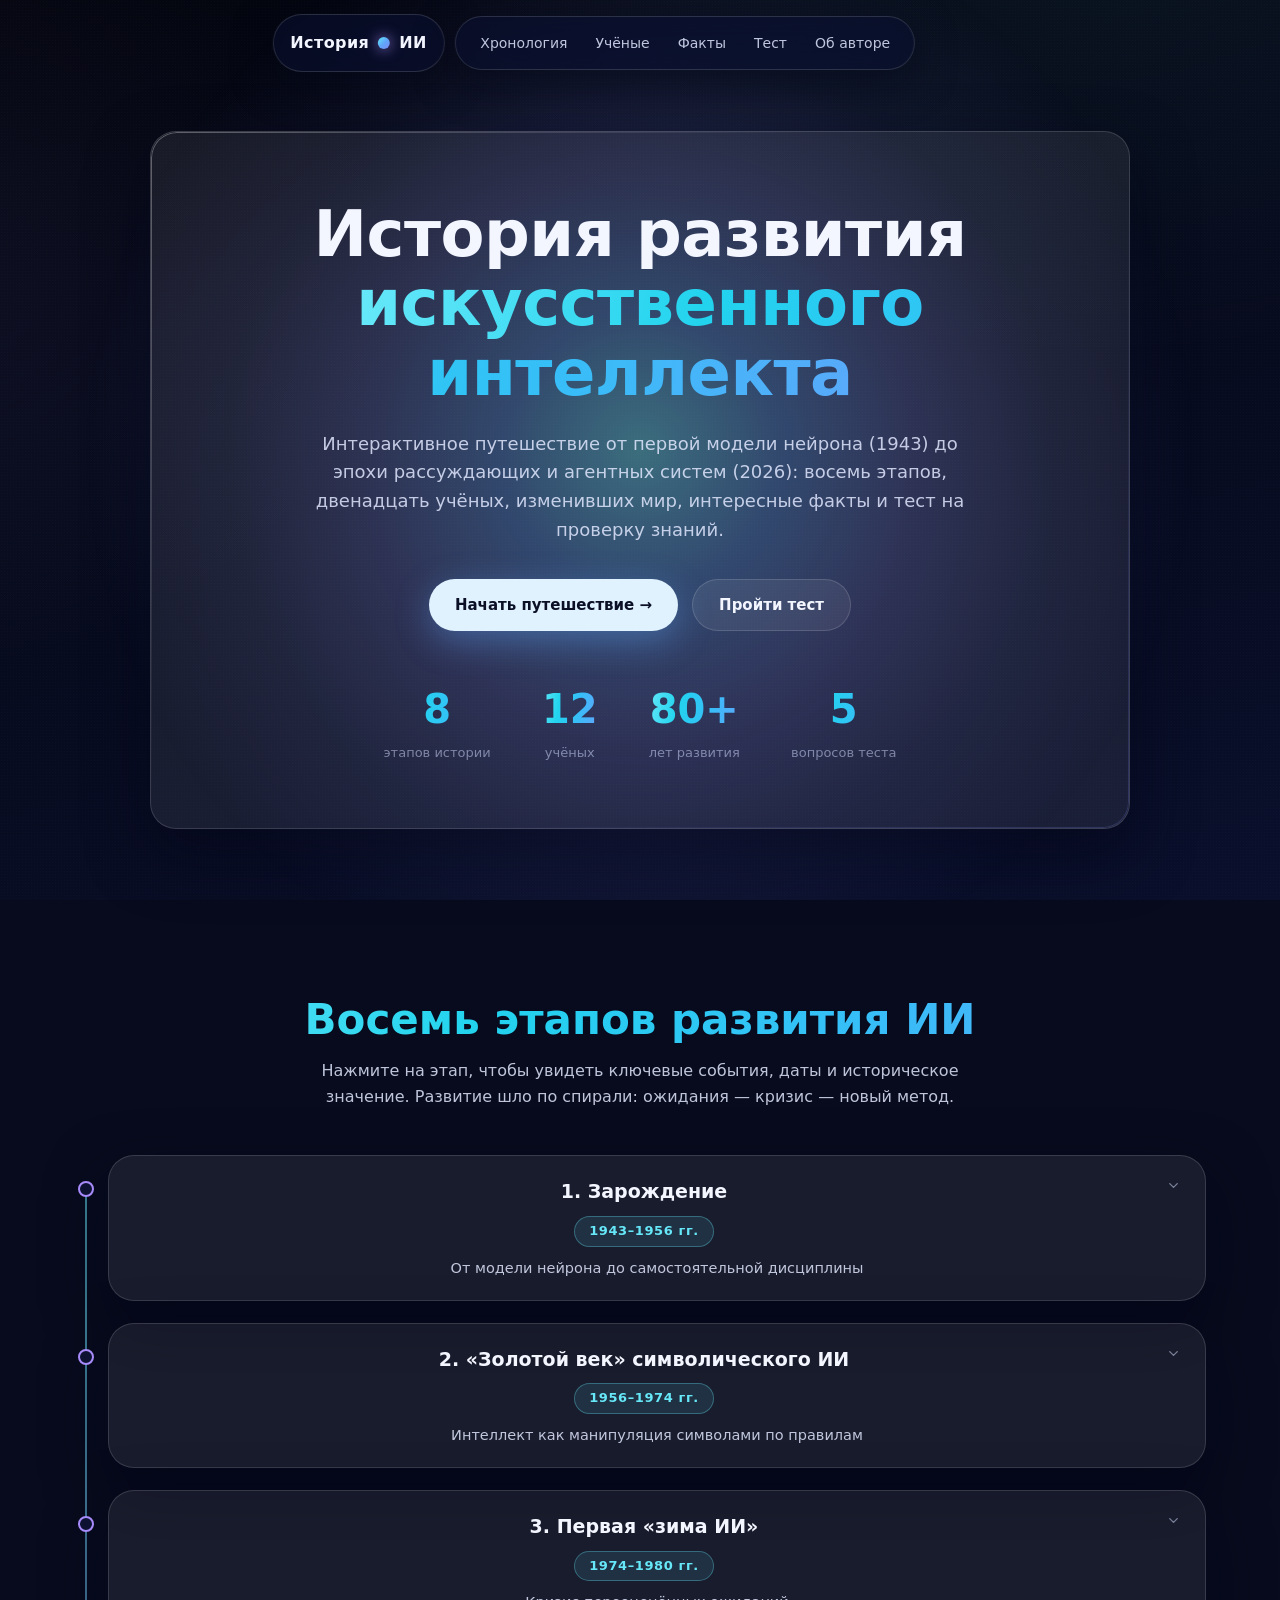
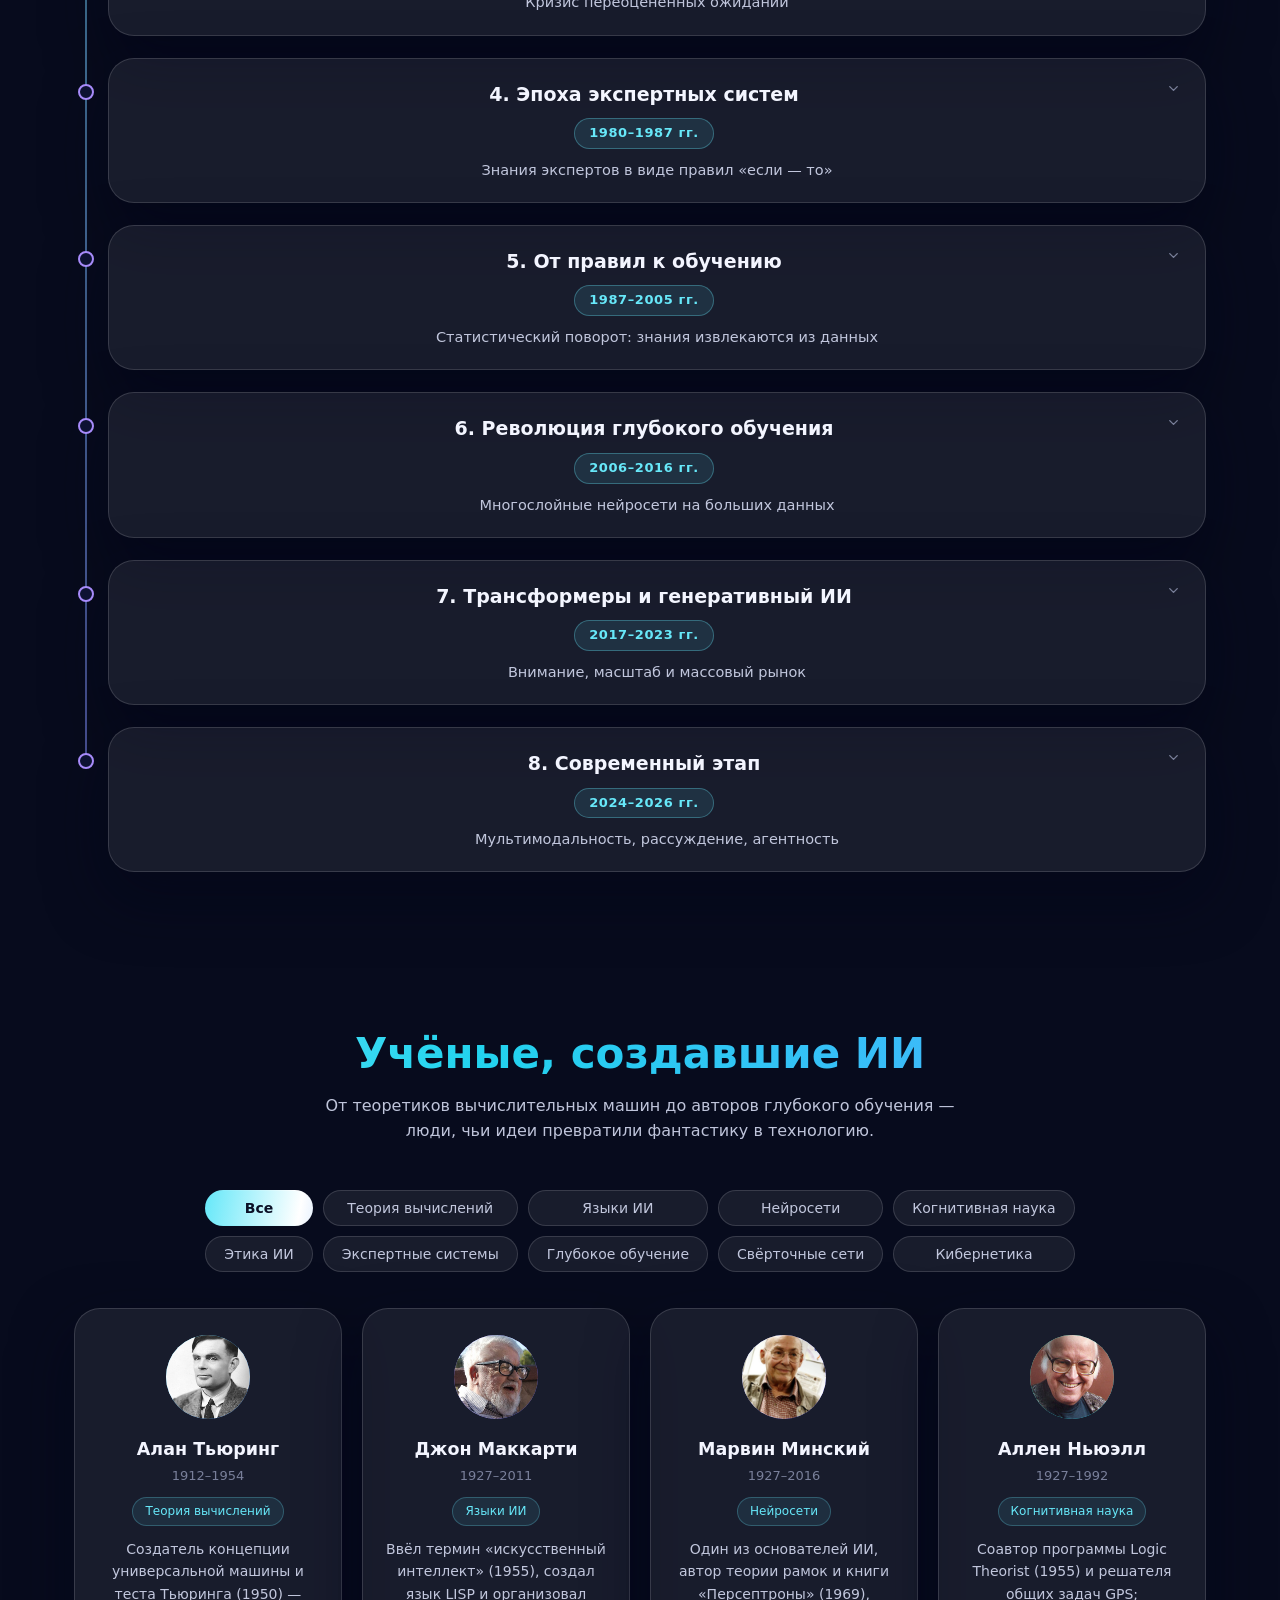
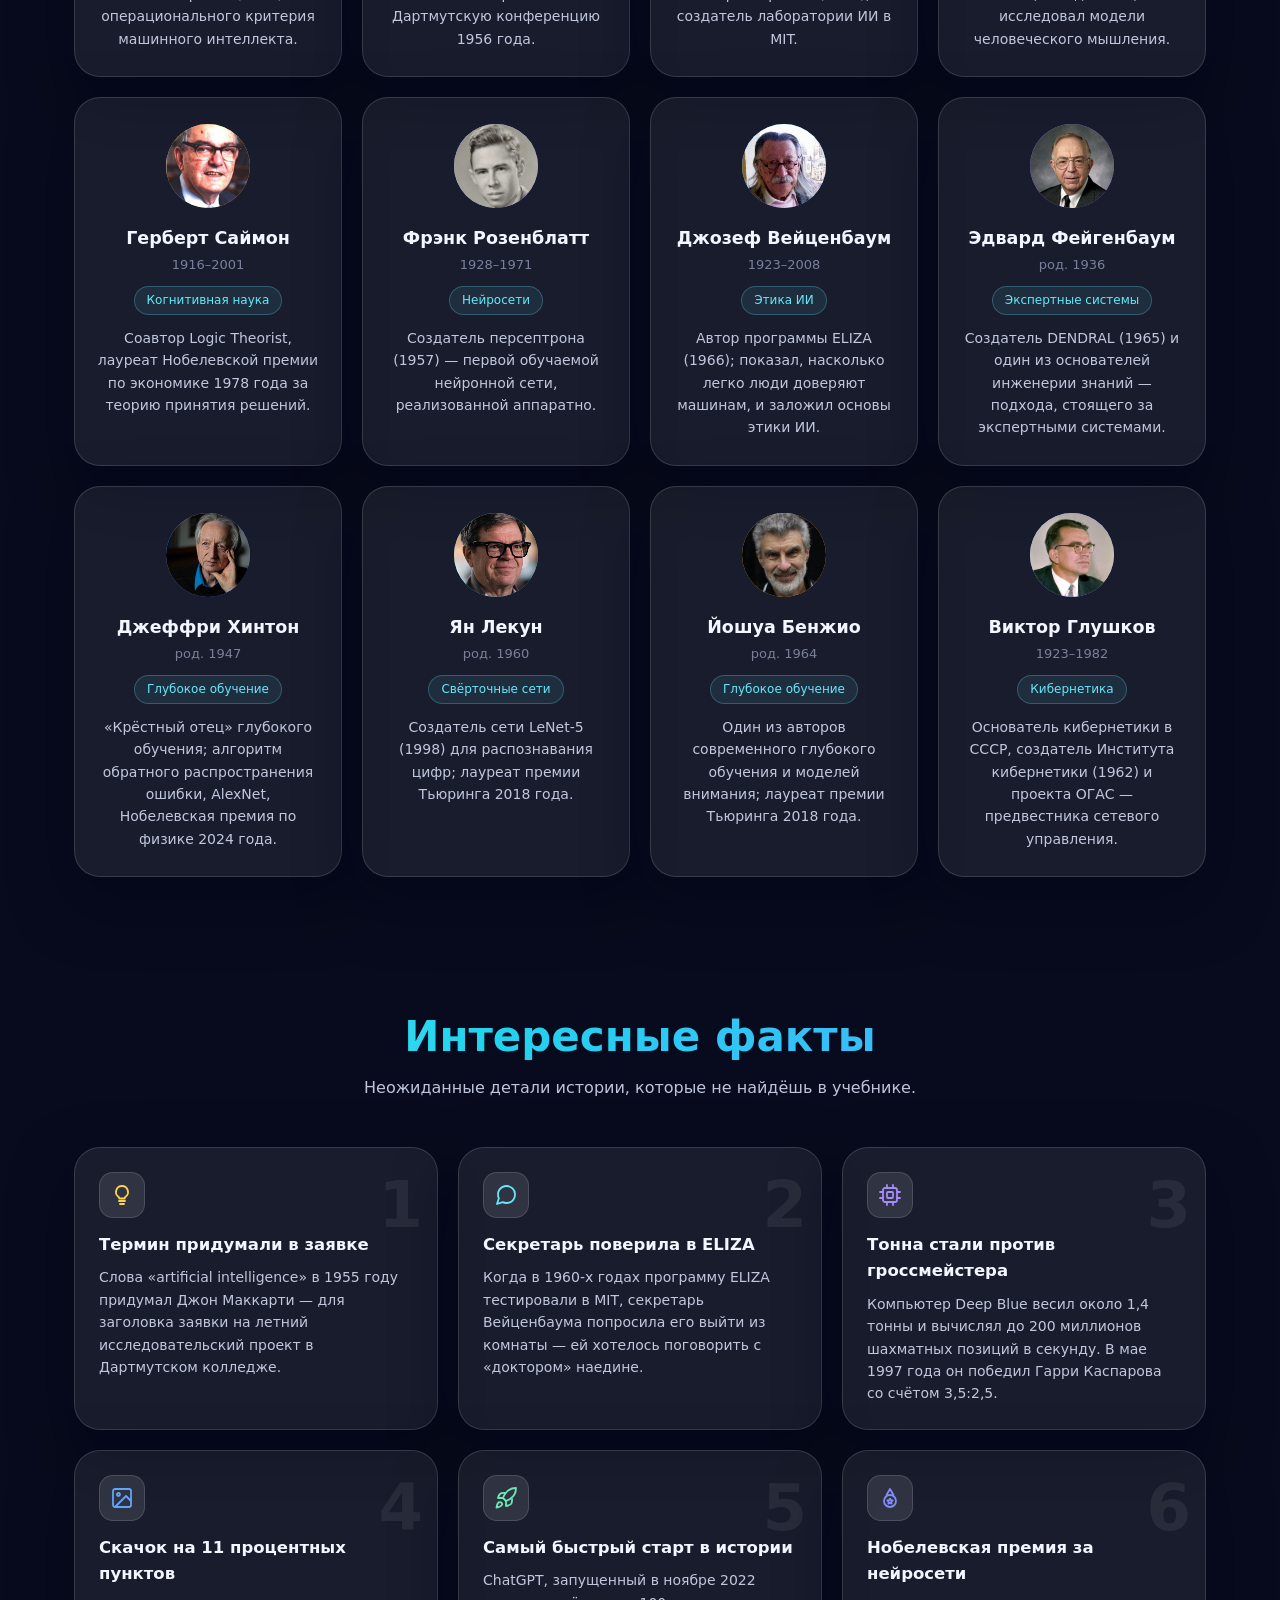
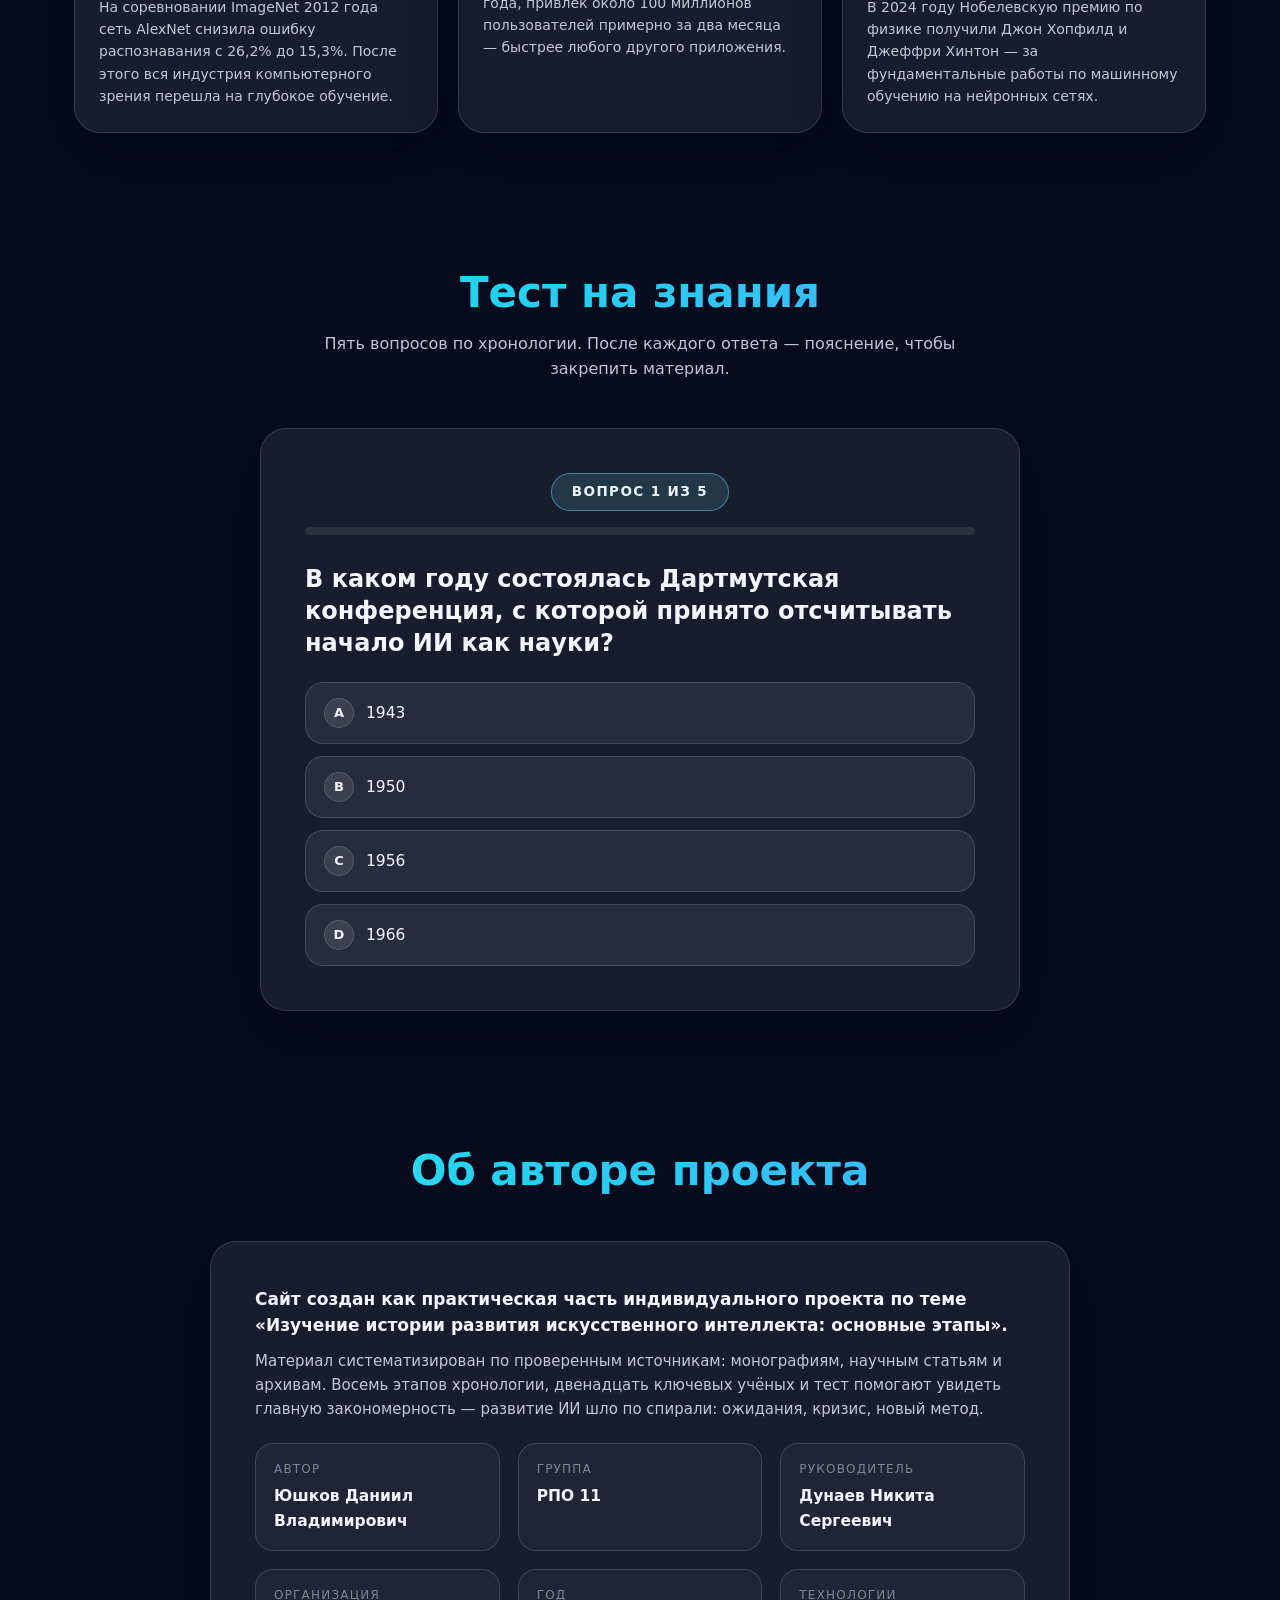
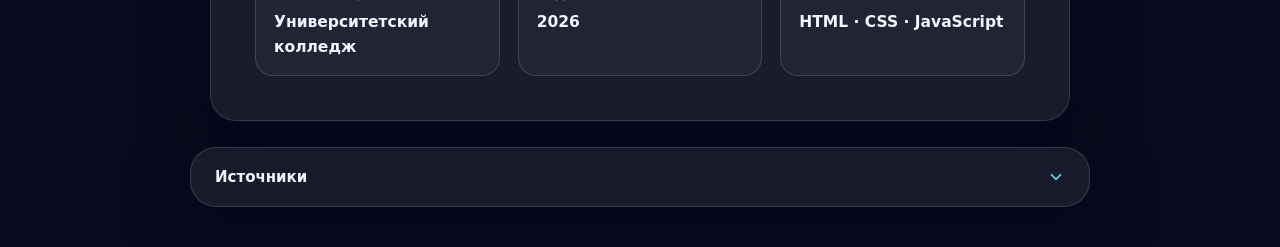
==== commit b18d4562: "Update index.html" ====
--- a/history-ai/index.html
+++ b/history-ai/index.html
@@ -77,16 +77,23 @@
   background-size: 3px 3px; }
 
 /* ---------- Навигация ---------- */
-.nav { position: fixed; top: 14px; left: 50%; transform: translateX(-50%); z-index: 100;
-  display: flex; align-items: center; gap: 6px; padding: 8px 10px;
-  background: transparent; border: 1px solid var(--glass-border);
-  border-radius: 999px;
-  box-shadow: 0 12px 40px rgba(2, 5, 20, 0.5); max-width: calc(100vw - 24px); }
-.nav::before { content: ""; position: absolute; inset: 0; border-radius: 999px; background: rgba(10, 15, 45, 0.62);
-  backdrop-filter: blur(24px) saturate(160%); -webkit-backdrop-filter: blur(24px) saturate(160%); z-index: 0; pointer-events: none; }
+.nav { position: fixed; top: 14px; left: 50%; transform: translateX(calc(-50% - 52px)); z-index: 100;
+  display: flex; align-items: center; gap: 22px;
+  max-width: calc(100vw - 24px); }
+/* плашки у бренда и у ссылок — отдельные, фон рисуется псевдоэлементами */
+.nav-brand::before,
+.nav-links::before {
+  content: ""; position: absolute; border-radius: 999px;
+  background: rgba(10, 15, 45, 0.62); border: 1px solid var(--glass-border);
+  box-shadow: 0 12px 40px rgba(2, 5, 20, 0.5);
+  backdrop-filter: blur(24px) saturate(160%); -webkit-backdrop-filter: blur(24px) saturate(160%);
+  pointer-events: none; z-index: -1;
+}
+.nav-brand::before { inset: 0; }
+.nav-links::before { inset: -9px -12px; }
 .nav-brand, .nav-links, .nav-burger { position: relative; z-index: 1; }
 .nav-brand { display: flex; align-items: center; gap: 9px; font-weight: 700; letter-spacing: 0.4px;
-  padding: 6px 12px; color: var(--ink); text-decoration: none; white-space: nowrap; }
+  padding: 16px 18px; color: var(--ink); text-decoration: none; white-space: nowrap; }
 .nav-brand .dot { width: 12px; height: 12px; border-radius: 50%; background: var(--grad-main);
   box-shadow: 0 0 14px rgba(167, 139, 250, 0.9); }
 .nav-links { display: flex; gap: 2px; flex-wrap: nowrap; position: relative; }
@@ -125,13 +132,13 @@
 .hero-actions { display: flex; gap: 14px; justify-content: center; flex-wrap: wrap; margin-top: 34px; }
 .btn { display: inline-flex; align-items: center; gap: 9px; padding: 13px 26px; border-radius: 999px;
   font-size: 15px; font-weight: 600; text-decoration: none; cursor: pointer; border: none;
-  transition: transform 0.25s ease, box-shadow 0.25s ease; font-family: var(--font); }
+  transition: box-shadow 0.25s ease, background-color 0.25s ease, border-color 0.25s ease; font-family: var(--font); }
 .btn:active { transform: scale(0.97); }
 .btn-primary { color: #0b1026; background: linear-gradient(135deg, #a5f3fc, #c7d2fe 55%, #a5b4fc);
   box-shadow: 0 10px 34px rgba(96, 165, 250, 0.38); }
-.btn-primary:hover { transform: translateY(-3px); box-shadow: 0 14px 44px rgba(129, 140, 248, 0.5); }
+.btn-primary:hover { box-shadow: 0 16px 48px rgba(129, 140, 248, 0.62); }
 .btn-ghost { color: var(--ink); background: var(--glass-bg); border: 1px solid var(--glass-border); }
-.btn-ghost:hover { background: var(--glass-bg-strong); transform: translateY(-3px); }
+.btn-ghost:hover { background: var(--glass-bg-strong); border-color: rgba(255, 255, 255, 0.3); }
 .hero-stats { display: flex; justify-content: center; gap: clamp(18px, 4vw, 54px); margin-top: 46px; flex-wrap: wrap; }
 .stat { text-align: center; }
 .stat-num { font-size: clamp(26px, 3.4vw, 40px); font-weight: 800;
@@ -154,18 +161,19 @@
 .tl-item.active .tl-node::after { animation: node-ping 1.9s cubic-bezier(0.22, 1, 0.36, 1) infinite; }
 @keyframes node-ping { 0% { transform: scale(0.55); opacity: 0.9; } 80%, 100% { transform: scale(1.55); opacity: 0; } }
 .tl-card { padding: 20px 24px; cursor: pointer; transition: transform 0.3s ease, background 0.3s ease, border-color 0.3s ease; }
-.tl-card:hover { transform: translateX(6px); background: var(--glass-bg-strong); border-color: rgba(255, 255, 255, 0.24); }
+.tl-card:hover { background: var(--glass-bg-strong); border-color: rgba(255, 255, 255, 0.28); }
 .tl-item.active .tl-card { background: var(--glass-bg-strong); border-color: rgba(196, 181, 253, 0.5); }
 .tl-head { display: flex; flex-direction: column; align-items: center; text-align: center; gap: 9px; position: relative; padding-right: 26px; }
 .tl-name { font-size: 19px; font-weight: 700; }
 .tl-years { font-size: 13px; font-weight: 700; color: var(--cyan); letter-spacing: 0.6px; white-space: nowrap;
   padding: 4px 14px; border-radius: 999px; background: rgba(103, 232, 249, 0.1); border: 1px solid rgba(103, 232, 249, 0.32); }
 .tl-tagline { color: var(--ink-soft); font-size: 14.5px; margin-top: 10px; text-align: center; }
-.tl-toggle { position: absolute; right: 0; top: 2px; color: var(--ink-faint); font-size: 13px; transition: transform 0.3s ease; }
+.tl-toggle { position: absolute; right: 0; top: 2px; color: var(--ink-faint); font-size: 13px; transition: transform 0.45s cubic-bezier(0.25, 1, 0.3, 1), color 0.3s ease; }
 .tl-toggle svg { width: 15px; height: 15px; display: block; }
 .tl-item.active .tl-toggle { transform: rotate(180deg); color: var(--cyan); }
-.tl-details { max-height: 0; overflow: hidden; transition: max-height 0.5s cubic-bezier(0.22, 1, 0.36, 1); }
-.tl-item.active .tl-details { max-height: 900px; }
+.tl-details { max-height: 0; overflow: hidden; opacity: 0;
+  transition: max-height 0.62s cubic-bezier(0.45, 0, 0.25, 1), opacity 0.5s ease 0.06s; }
+.tl-item.active .tl-details { max-height: 330px; opacity: 1; }
 .tl-details-inner { padding-top: 16px; margin-top: 14px; border-top: 1px dashed rgba(255, 255, 255, 0.16); }
 .tl-events { list-style: none; display: grid; gap: 9px; }
 .tl-events li { display: flex; gap: 12px; font-size: 14.5px; color: var(--ink-soft); align-items: flex-start; }
@@ -182,16 +190,14 @@
 .chip:hover { color: var(--ink); background: var(--glass-bg-strong); }
 .chip.active { color: #0b1026; background: linear-gradient(135deg, #a5f3fc, #d8b4fe); border-color: transparent; font-weight: 700; }
 .scientists { display: grid; grid-template-columns: repeat(auto-fill, minmax(255px, 1fr)); gap: 20px; }
-.scientist { padding: 26px 22px; text-align: center; will-change: transform; backface-visibility: hidden;
-  transition: transform 0.35s ease, box-shadow 0.35s ease, opacity 0.35s ease; }
-.scientist:hover { transform: translateY(-8px); box-shadow: 0 30px 70px rgba(103, 232, 249, 0.16); }
+.scientist { padding: 26px 22px; text-align: center;
+  transition: box-shadow 0.35s ease, border-color 0.35s ease, opacity 0.35s ease; }
+.scientist:hover { box-shadow: 0 26px 64px rgba(103, 232, 249, 0.22); border-color: rgba(103, 232, 249, 0.34); }
 .avatar { width: 84px; height: 84px; margin: 0 auto 16px; border-radius: 50%; display: flex; align-items: center;
   justify-content: center; font-size: 26px; font-weight: 800; color: #0b1026; position: relative; }
 
-.avatar img { position: absolute; inset: 0; width: 100%; height: 100%; object-fit: cover; border-radius: 50%; z-index: 1;
-  will-change: transform; backface-visibility: hidden;
-  transition: transform 0.4s cubic-bezier(0.22, 1, 0.36, 1); }
-.scientist:hover .avatar img { transform: scale(1.06); }
+.avatar img { position: absolute; inset: 0; width: 100%; height: 100%; object-fit: cover; border-radius: 50%; z-index: 1; }
+
 .av-1 { background: linear-gradient(135deg, #67e8f9, #3b82f6); }
 .av-2 { background: linear-gradient(135deg, #a78bfa, #6366f1); }
 .av-3 { background: linear-gradient(135deg, #a5b4fc, #4f46e5); }
@@ -207,14 +213,14 @@
 
 /* ---------- Факты ---------- */
 .facts { display: grid; grid-template-columns: repeat(auto-fill, minmax(300px, 1fr)); gap: 20px; }
-.fact { padding: 24px; position: relative; overflow: hidden; transition: transform 0.3s ease, border-color 0.3s ease; }
-.fact:hover { transform: translateY(-6px) rotate(-0.4deg); border-color: rgba(196, 181, 253, 0.45); }
+.fact { padding: 24px; position: relative; overflow: hidden; transition: border-color 0.3s ease, box-shadow 0.3s ease; }
+.fact:hover { border-color: rgba(196, 181, 253, 0.5); box-shadow: 0 18px 44px rgba(103, 232, 249, 0.13); }
 .fact-icon { width: 46px; height: 46px; border-radius: 14px; display: flex; align-items: center; justify-content: center;
   margin-bottom: 14px; background: var(--glass-bg-strong); border: 1px solid var(--glass-border);
   color: var(--cyan); transition: transform 0.35s cubic-bezier(0.22, 1, 0.36, 1), border-color 0.35s ease, box-shadow 0.35s ease; }
 .fact-icon svg { width: 24px; height: 24px; display: block; }
-.fact:hover .fact-icon { transform: scale(1.1) rotate(-5deg); border-color: rgba(255, 255, 255, 0.26);
-  box-shadow: 0 0 22px rgba(103, 232, 249, 0.22); }
+.fact:hover .fact-icon { border-color: rgba(255, 255, 255, 0.3);
+  box-shadow: 0 0 26px rgba(103, 232, 249, 0.3); }
 .fact-title { font-size: 16.5px; font-weight: 700; margin-bottom: 8px; }
 .fact-text { font-size: 14px; color: var(--ink-soft); }
 .fact-num { position: absolute; right: 14px; top: 6px; font-size: 64px; font-weight: 900; opacity: 0.07; pointer-events: none; }
@@ -231,7 +237,7 @@
 .option { text-align: left; padding: 15px 18px; border-radius: var(--radius-md); font-size: 15.5px; cursor: pointer;
   color: var(--ink); background: var(--glass-bg); border: 1px solid var(--glass-border);
   transition: all 0.25s ease; font-family: var(--font); display: flex; align-items: center; gap: 12px; }
-.option:hover:not(:disabled) { background: var(--glass-bg-strong); border-color: rgba(196, 181, 253, 0.5); transform: translateX(5px); }
+.option:hover:not(:disabled) { background: var(--glass-bg-strong); border-color: rgba(196, 181, 253, 0.6); }
 .option .letter { flex: 0 0 30px; height: 30px; border-radius: 50%; display: flex; align-items: center; justify-content: center;
   font-size: 13px; font-weight: 700; background: rgba(255, 255, 255, 0.1); border: 1px solid var(--glass-border); }
 .option.correct { background: rgba(110, 231, 183, 0.14); border-color: rgba(110, 231, 183, 0.6); }
@@ -285,6 +291,7 @@
   .nav-burger span { width: 22px; height: 2px; background: var(--ink); border-radius: 2px; }
   .section { padding: 72px 18px 30px; }
   .timeline { padding-left: 28px; }
+  .tl-item.active .tl-details { max-height: 760px; }
   .tl-node { left: -24px; }
   .hero-stats { display: grid; grid-template-columns: repeat(2, auto); gap: 16px 34px; justify-content: center; }
 }
@@ -299,8 +306,9 @@
 .section-title,
 .stat-num {
   background: linear-gradient(100deg,
-    #67e8f9 0%, #60a5fa 20%, #818cf8 38%,
-    #ffffff 50%, #818cf8 62%, #60a5fa 80%, #67e8f9 100%);
+    #67e8f9 0%, #22d3ee 12%, #38bdf8 24%, #60a5fa 36%,
+    #ffffff 50%,
+    #60a5fa 64%, #38bdf8 76%, #22d3ee 88%, #67e8f9 100%);
   background-size: 300% 100%;
   -webkit-background-clip: text;
   background-clip: text;
@@ -308,8 +316,7 @@
   animation: grad-shine 12s linear infinite;
 }
 
-/* === переливающийся градиент: кнопки и активные плашки === */
-.btn-primary,
+/* === переливающийся градиент: активные плашки === */
 .chip.active,
 .nav-indicator {
   background: linear-gradient(100deg,
@@ -318,6 +325,9 @@
   animation: grad-shine 12s linear infinite;
 }
 
+/* кнопки — плоский цвет, без перелива */
+.btn-primary { background: #e0f2fe; }
+
 @keyframes grad-shine {
   from { background-position: 0% 50%; }
   to   { background-position: 300% 50%; }
@@ -335,12 +345,42 @@
   .nav-links { display: none; position: absolute; top: calc(100% + 10px); left: 0; right: 0;
     background: rgba(13, 18, 51, 0.98); border: 1px solid var(--glass-border); border-radius: 20px;
     padding: 10px; flex-direction: column; }
+  .nav-links::before { display: none; }
+  .nav { transform: translateX(-50%); gap: 12px; }
   .nav.open .nav-links { display: flex; }
   .nav-indicator { display: none; }
   .nav-links a.active { background: linear-gradient(135deg, #a5f3fc, #c4b5fd); }
-  .nav-burger { display: flex; flex-direction: column; gap: 5px; background: none; border: none; cursor: pointer; padding: 10px; }
+  .nav-burger { display: flex; flex-direction: column; gap: 5px; background: rgba(10, 15, 45, 0.62); border: 1px solid var(--glass-border);
+    border-radius: 999px; cursor: pointer; padding: 12px 13px; box-shadow: 0 12px 40px rgba(2, 5, 20, 0.5);
+    backdrop-filter: blur(24px) saturate(160%); -webkit-backdrop-filter: blur(24px) saturate(160%); }
   .nav-burger span { width: 22px; height: 2px; background: var(--ink); border-radius: 2px; }
 }
+/* === Источники === */
+.src-wrap { max-width: 900px; margin: 0 auto; }
+.src-toggle { width: 100%; display: flex; align-items: center; gap: 16px; padding: 20px 24px;
+  border-radius: var(--radius-lg); color: var(--ink); font-family: var(--font); font-size: 15px;
+  font-weight: 600; cursor: pointer; text-align: left;
+  transition: background-color 0.3s ease, border-color 0.3s ease; }
+.src-toggle:hover { background: var(--glass-bg-strong); border-color: rgba(255, 255, 255, 0.28); }
+.src-label { flex: 0 0 auto; }
+.src-meta { margin-left: auto; font-weight: 400; font-size: 13px; color: var(--ink-faint); }
+.src-chev { display: flex; margin-left: auto; color: var(--cyan); transition: transform 0.45s cubic-bezier(0.45, 0, 0.25, 1); }
+.src-chev svg { width: 18px; height: 18px; display: block; }
+.src-toggle[aria-expanded="true"] .src-chev { transform: rotate(180deg); }
+.src-panel { max-height: 0; overflow: hidden; opacity: 0;
+  transition: max-height 0.65s cubic-bezier(0.45, 0, 0.25, 1), opacity 0.5s ease 0.05s; }
+.src-panel.open { max-height: 3200px; opacity: 1; }
+.src-list { margin: 20px 0 0; padding-left: 24px; display: grid; gap: 11px;
+  color: var(--ink-soft); font-size: 14px; line-height: 1.55; }
+.src-list li::marker { color: var(--cyan); font-weight: 700; }
+.src-note { margin: 20px 0 0; padding-left: 24px; font-size: 12.5px; color: var(--ink-faint); }
+@media (max-width: 760px) {
+  .src-toggle { padding: 16px 18px; }
+  .src-list { font-size: 13.5px; }
+}
+/* источники — вплотную к блоку «Об авторе» */
+#about { padding-bottom: 18px; }
+#sources { padding-top: 8px; }
 </style>
 </head>
 <body>
@@ -352,7 +392,7 @@
 <div class="grain"></div>
 
 <nav class="nav" id="nav">
-  <a class="nav-brand" href="#hero"><span class="dot"></span>ИИ · История</a>
+  <a class="nav-brand" href="#hero">История<span class="dot"></span>ИИ</a>
   <div class="nav-links" id="navLinks">
     <span class="nav-indicator" id="navIndicator"></span>
     <a href="#timeline">Хронология</a>
@@ -456,6 +496,51 @@
     </div>
   </div>
 </section>
+<!-- SOURCES -->
+<section class="section" id="sources">
+  <div class="src-wrap reveal">
+    <button class="src-toggle glass" id="srcToggle" aria-expanded="false" aria-controls="srcPanel">
+      <span class="src-label">Источники</span>
+      <span class="src-chev" aria-hidden="true">
+        <svg viewBox="0 0 24 24" fill="none" stroke="currentColor" stroke-width="2.2" stroke-linecap="round" stroke-linejoin="round"><path d="m6 9 6 6 6-6"/></svg>
+      </span>
+    </button>
+    <div class="src-panel" id="srcPanel">
+      <ol class="src-list">
+        <li>Рассел С., Норвиг П. Искусственный интеллект: современный подход. — 3-е изд. — М.: Вильямс, 2021. — 1408 с.</li>
+        <li>Гудфеллоу Я., Бенжио Й., Курвиль А. Глубокое обучение. — М.: ДМК Пресс, 2017. — 652 с.</li>
+        <li>Николенко С., Кадурин А., Архангельская Е. Глубокое обучение. — СПб.: Питер, 2018. — 480 с.</li>
+        <li>Маккарти Дж., Мински М., Рочестер Н., Шеннон К. A Proposal for the Dartmouth Summer Research Project on Artificial Intelligence (1955).</li>
+        <li>Тьюринг А. Вычислительные машины и интеллект // Mind. — 1950. — Vol. LIX, № 236. — P. 433–460.</li>
+        <li>Винер Н. Кибернетика, или Управление и связь в животном и машине. — М.: Наука, 1983. — 344 с.</li>
+        <li>Азимов А. Я, робот: сборник рассказов. — М.: Эксмо, 2023. — 320 с.</li>
+        <li>Глушков В. М. Синтез цифровых автоматов. — М.: Физматгиз, 1962. — 476 с.</li>
+        <li>Китов В. А. Пионер информатики и кибернетики (к 100-летию со дня рождения В. М. Глушкова) // Вестник Российской академии наук. — 2023.</li>
+        <li>Виртуальный компьютерный музей. История проекта создания ОГАС в 1960–1980-х гг.</li>
+        <li>Vaswani A. et al. Attention Is All You Need // NeurIPS. — 2017.</li>
+        <li>Krizhevsky A., Sutskever I., Hinton G. ImageNet Classification with Deep Convolutional Neural Networks // NeurIPS. — 2012.</li>
+        <li>Rumelhart D., Hinton G., Williams R. Learning Representations by Back-propagating Errors // Nature. — 1986. — Vol. 323. — P. 533–536.</li>
+        <li>Hochreiter S., Schmidhuber J. Long Short-Term Memory // Neural Computation. — 1997. — Vol. 9, № 8. — P. 1735–1780.</li>
+        <li>Goodfellow I. et al. Generative Adversarial Nets // NeurIPS. — 2014.</li>
+        <li>Silver D. et al. Mastering the Game of Go with Deep Neural Networks and Tree Search // Nature. — 2016. — Vol. 529. — P. 484–489.</li>
+        <li>Brown T. et al. Language Models are Few-Shot Learners // NeurIPS. — 2020.</li>
+        <li>Devlin J., Chang M., Lee K., Toutanova K. BERT: Pre-training of Deep Bidirectional Transformers for Language Understanding // NAACL-HLT. — 2019.</li>
+        <li>Weizenbaum J. ELIZA — A Computer Program for the Study of Natural Language Communication Between Man and Machine // Communications of the ACM. — 1966. — Vol. 9, № 1. — P. 36–45.</li>
+        <li>Minsky M., Papert S. Perceptrons: An Introduction to Computational Geometry. — Cambridge: MIT Press, 1969. — 258 p.</li>
+        <li>Shortliffe E. Computer-Based Medical Consultations: MYCIN. — New York: American Elsevier, 1976. — 264 p.</li>
+        <li>McDermott J. R1: An Expert in the Computer Systems Domain // Proceedings of the AAAI. — 1982. — P. 269–271.</li>
+        <li>Lighthill J. Artificial Intelligence: A General Survey. — Science Research Council, 1973.</li>
+        <li>Jumper J. et al. Highly Accurate Protein Structure Prediction with AlphaFold // Nature. — 2021. — Vol. 596. — P. 583–589.</li>
+        <li>LeCun Y., Bottou L., Bengio Y., Haffner P. Gradient-Based Learning Applied to Document Recognition // Proceedings of the IEEE. — 1998. — Vol. 86, № 11. — P. 2278–2324.</li>
+        <li>Википедия. History of Artificial Intelligence.</li>
+        <li>McCulloch W., Pitts W. A Logical Calculus of the Ideas Immanent in Nervous Activity // Bulletin of Mathematical Biophysics. — 1943. — Vol. 5. — P. 115–133.</li>
+        <li>Cortes C., Vapnik V. Support-Vector Networks // Machine Learning. — 1995. — Vol. 20, № 3. — P. 273–297.</li>
+      </ol>
+      <p class="src-note">Фотографии учёных — Wikimedia Commons: CC BY-SA 4.0, CC BY 3.0 и общественное достояние.</p>
+    </div>
+  </div>
+</section>
+
 
 <script>
 (function () {
@@ -478,7 +563,7 @@
       events: [
         ["1957", "Фрэнк Розенблатт создаёт персептрон — первую обучаемую нейросеть"],
         ["1958", "Джон Маккарти разрабатывает язык LISP"],
-        ["1966", "Программа ELIZA Вайценбаума имитирует диалог с психотерапевтом"],
+        ["1966", "Программа ELIZA Вейценбаума имитирует диалог с психотерапевтом"],
         ["1965", "DENDRAL — первая экспертная система (химический анализ)"],
         ["1970-е", "Система MYCIN диагностирует инфекции и подбирает антибиотики"]
       ],
@@ -545,23 +630,23 @@
   ];
 
   var SCIENTISTS = [
-    { name: "Алан Тьюринг", years: "1912–1954", field: "Теория вычислений", av: "av-1", photo: "[data-uri]", desc: "Создатель концепции универсальной машины и теста Тьюринга (1950) — операционального критерия машинного интеллекта." },
+    { name: "Алан Тьюринг", years: "1912–1954", field: "Теория вычислений", av: "av-1", pos: "50% 38%", photo: "[data-uri]", desc: "Создатель концепции универсальной машины и теста Тьюринга (1950) — операционального критерия машинного интеллекта." },
     { name: "Джон Маккарти", years: "1927–2011", field: "Языки ИИ", av: "av-2", photo: "[data-uri]", desc: "Ввёл термин «искусственный интеллект» (1955), создал язык LISP и организовал Дартмутскую конференцию 1956 года." },
-    { name: "Марвин Минский", years: "1927–2016", field: "Нейросети", av: "av-3", photo: "[data-uri]", desc: "Один из основателей ИИ, автор теории рамок и книги «Персептроны» (1969), создатель лаборатории ИИ в MIT." },
+    { name: "Марвин Минский", years: "1927–2016", field: "Нейросети", av: "av-3", pos: "50% 30%", photo: "[data-uri]", desc: "Один из основателей ИИ, автор теории рамок и книги «Персептроны» (1969), создатель лаборатории ИИ в MIT." },
     { name: "Аллен Ньюэлл", years: "1927–1992", field: "Когнитивная наука", av: "av-4", photo: "[data-uri]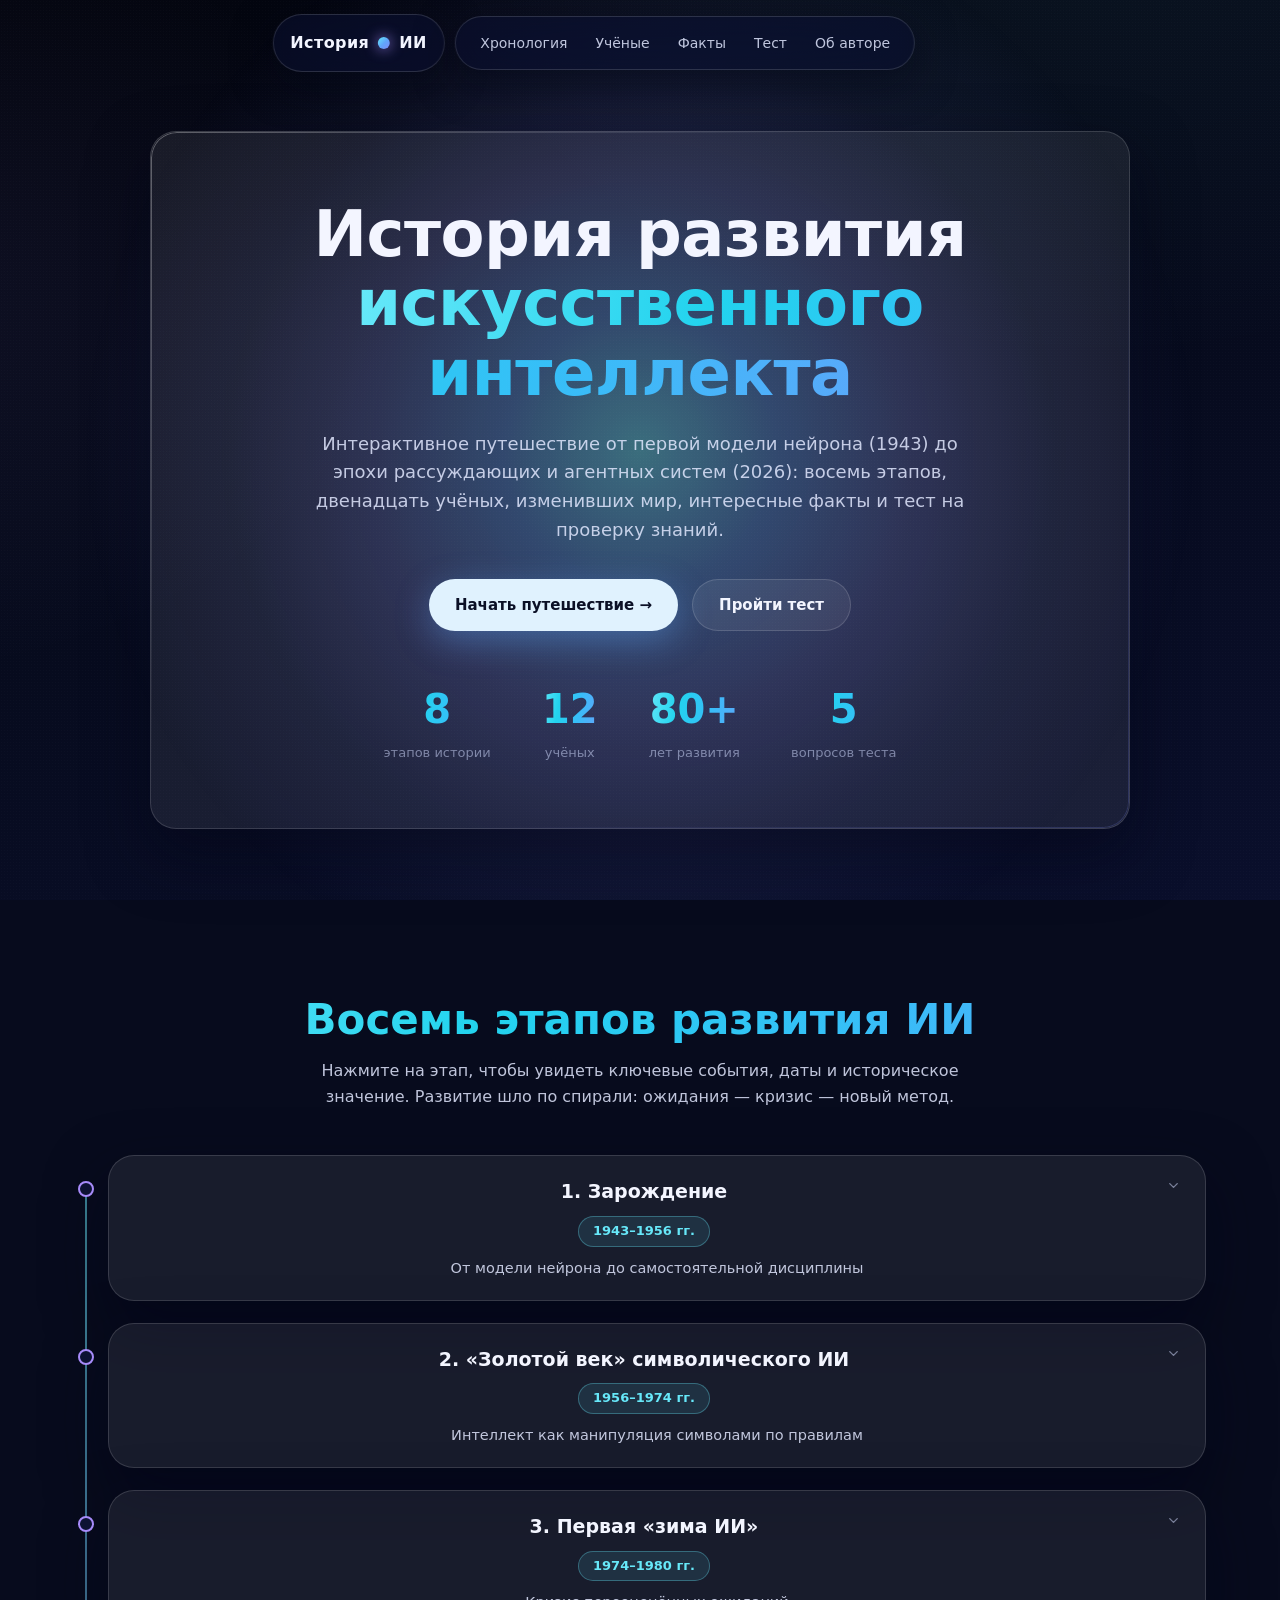
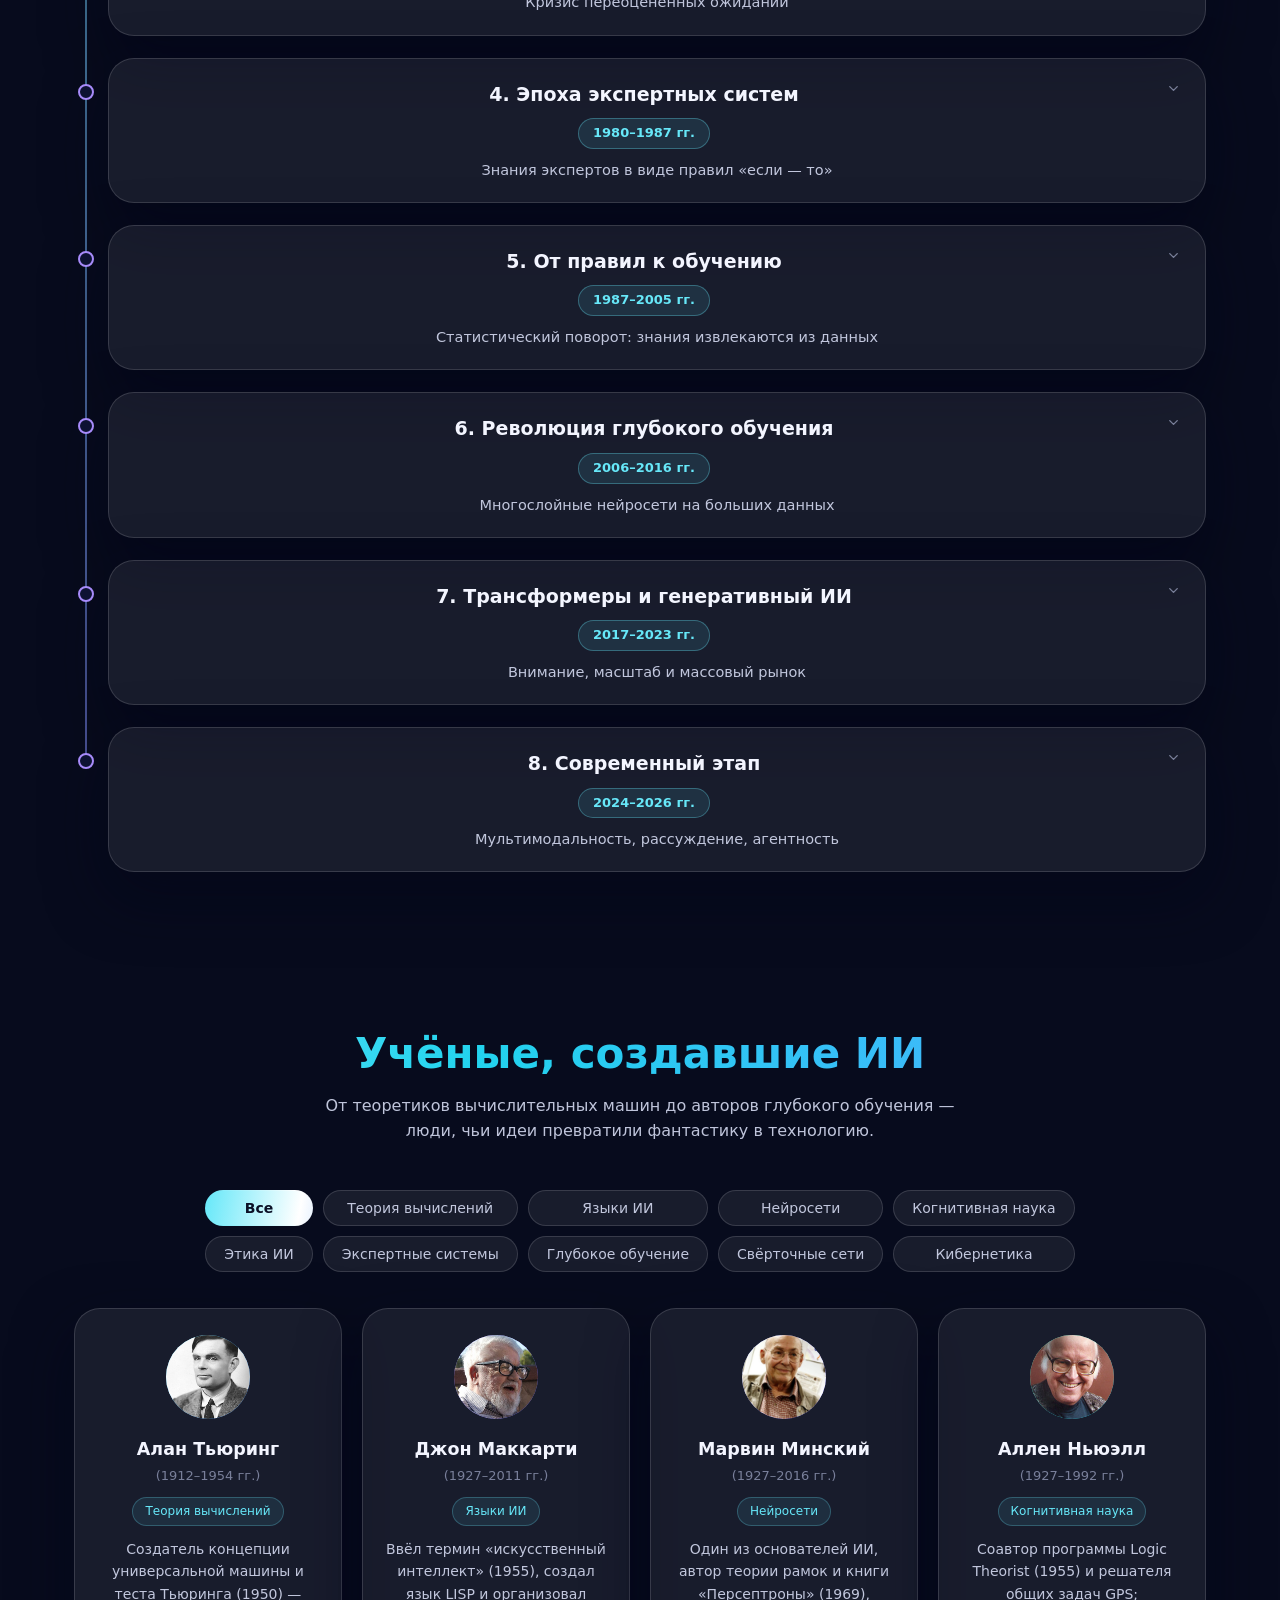
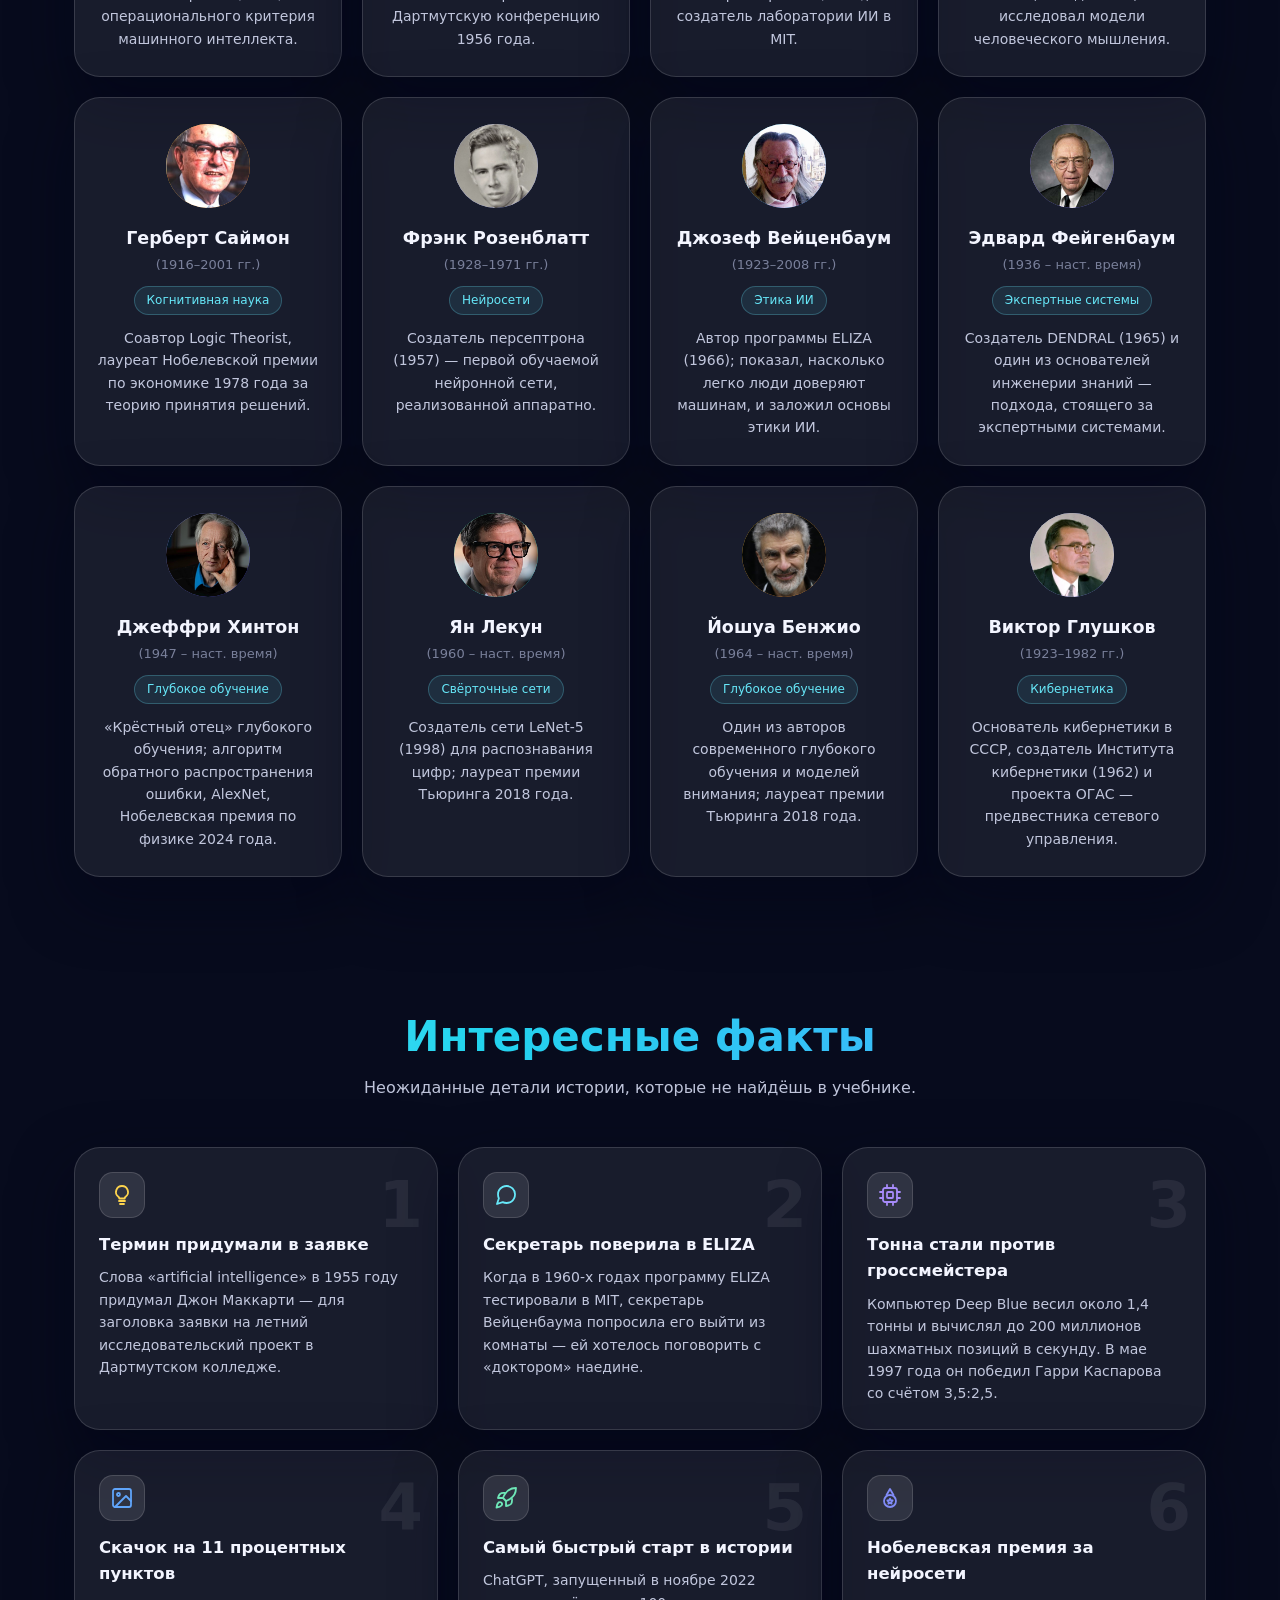
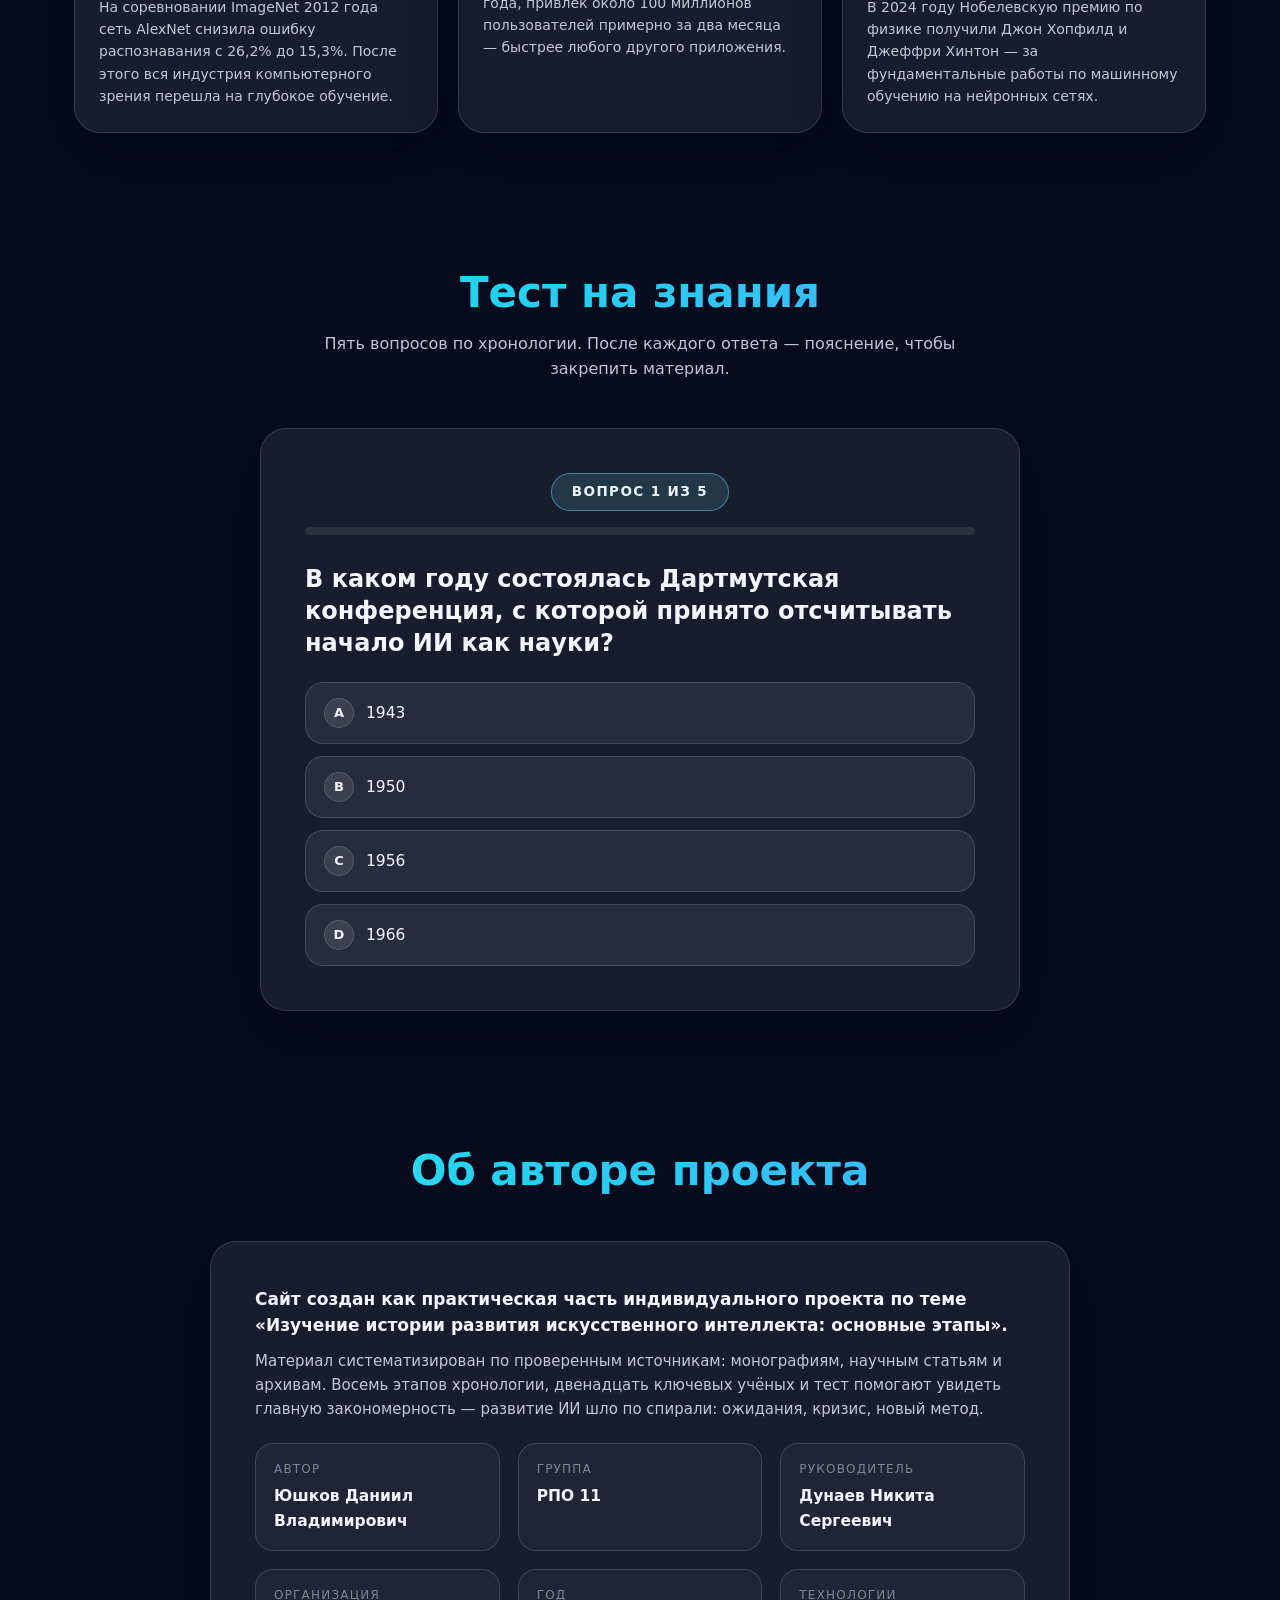
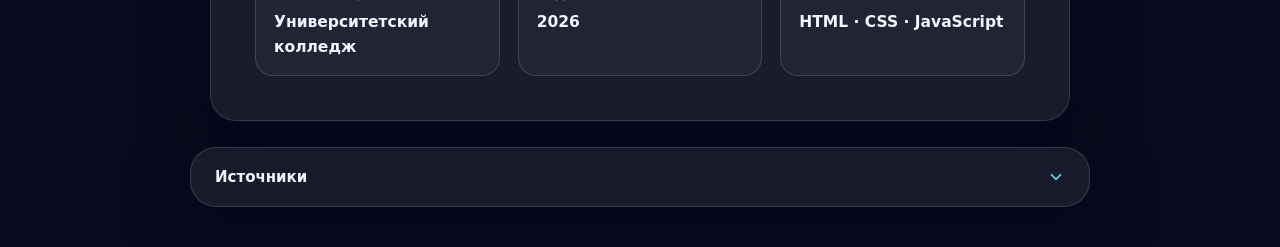
==== commit 0c262968: "Update index.html" ====
--- a/history-ai/index.html
+++ b/history-ai/index.html
@@ -165,7 +165,7 @@
 .tl-item.active .tl-card { background: var(--glass-bg-strong); border-color: rgba(196, 181, 253, 0.5); }
 .tl-head { display: flex; flex-direction: column; align-items: center; text-align: center; gap: 9px; position: relative; padding-right: 26px; }
 .tl-name { font-size: 19px; font-weight: 700; }
-.tl-years { font-size: 13px; font-weight: 700; color: var(--cyan); letter-spacing: 0.6px; white-space: nowrap;
+.tl-years { font-size: 13px; font-weight: 700; color: var(--cyan); letter-spacing: 0; white-space: nowrap;
   padding: 4px 14px; border-radius: 999px; background: rgba(103, 232, 249, 0.1); border: 1px solid rgba(103, 232, 249, 0.32); }
 .tl-tagline { color: var(--ink-soft); font-size: 14.5px; margin-top: 10px; text-align: center; }
 .tl-toggle { position: absolute; right: 0; top: 2px; color: var(--ink-faint); font-size: 13px; transition: transform 0.45s cubic-bezier(0.25, 1, 0.3, 1), color 0.3s ease; }
@@ -381,6 +381,29 @@
 /* источники — вплотную к блоку «Об авторе» */
 #about { padding-bottom: 18px; }
 #sources { padding-top: 8px; }
+/* === бургер: полоски в крестик + выезд меню === */
+@media (max-width: 900px) {
+  .nav-burger span { transition: transform 0.32s cubic-bezier(0.22, 1, 0.36, 1), opacity 0.18s ease; }
+  .nav.open .nav-burger span:nth-child(1) { transform: translateY(7px) rotate(45deg); }
+  .nav.open .nav-burger span:nth-child(2) { opacity: 0; transform: scaleX(0.3); }
+  .nav.open .nav-burger span:nth-child(3) { transform: translateY(-7px) rotate(-45deg); }
+  .nav.open .nav-links { animation: menu-in 0.34s cubic-bezier(0.22, 1, 0.36, 1) both; }
+  .nav.closing .nav-links { display: flex; animation: menu-out 0.24s cubic-bezier(0.4, 0, 0.7, 1) both; }
+}
+@keyframes menu-in {
+  from { opacity: 0; }
+  to   { opacity: 1; }
+}
+@keyframes menu-out {
+  from { opacity: 1; }
+  to   { opacity: 0; }
+}
+/* мобильное меню: без размытия подложки — оно вызывает перерисовку текста */
+@media (max-width: 900px) {
+  .nav-brand::before { backdrop-filter: none; -webkit-backdrop-filter: none; background: rgba(10, 15, 45, 0.9); }
+  .nav-burger { backdrop-filter: none; -webkit-backdrop-filter: none; background: rgba(10, 15, 45, 0.9); }
+  .nav-links { background: #0d1233 !important; }
+}
 </style>
 </head>
 <body>
@@ -630,18 +653,18 @@
   ];
 
   var SCIENTISTS = [
-    { name: "Алан Тьюринг", years: "1912–1954", field: "Теория вычислений", av: "av-1", pos: "50% 38%", photo: "[data-uri]", desc: "Создатель концепции универсальной машины и теста Тьюринга (1950) — операционального критерия машинного интеллекта." },
-    { name: "Джон Маккарти", years: "1927–2011", field: "Языки ИИ", av: "av-2", photo: "[data-uri]", desc: "Ввёл термин «искусственный интеллект» (1955), создал язык LISP и организовал Дартмутскую конференцию 1956 года." },
-    { name: "Марвин Минский", years: "1927–2016", field: "Нейросети", av: "av-3", pos: "50% 30%", photo: "[data-uri]", desc: "Один из основателей ИИ, автор теории рамок и книги «Персептроны» (1969), создатель лаборатории ИИ в MIT." },
-    { name: "Аллен Ньюэлл", years: "1927–1992", field: "Когнитивная наука", av: "av-4", photo: "[data-uri]", desc: "Соавтор программы Logic Theorist (1955) и решателя общих задач GPS; исследовал модели человеческого мышления." },
-    { name: "Герберт Саймон", years: "1916–2001", field: "Когнитивная наука", av: "av-5", photo: "[data-uri]", desc: "Соавтор Logic Theorist, лауреат Нобелевской премии по экономике 1978 года за теорию принятия решений." },
-    { name: "Фрэнк Розенблатт", years: "1928–1971", field: "Нейросети", av: "av-6", photo: "[data-uri]", desc: "Создатель персептрона (1957) — первой обучаемой нейронной сети, реализованной аппаратно." },
-    { name: "Джозеф Вейценбаум", years: "1923–2008", field: "Этика ИИ", av: "av-1", pos: "50% 16%", photo: "[data-uri]